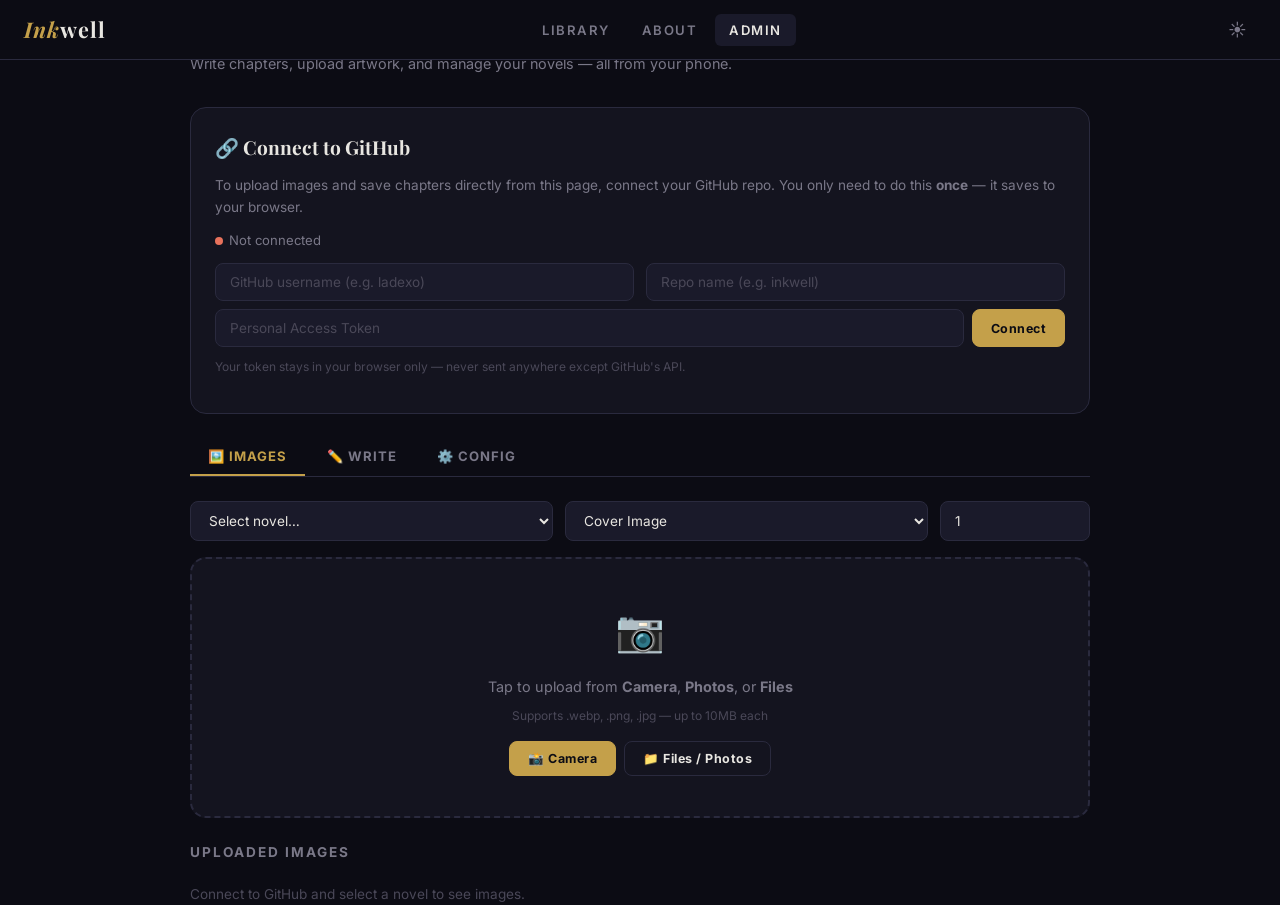
==== admin.html @ 023783b5 "Add files via upload" ====
<!DOCTYPE html>
<html lang="en" data-theme="dark">
<head>
  <meta charset="UTF-8">
  <meta name="viewport" content="width=device-width, initial-scale=1.0, viewport-fit=cover">
  <title>Admin — Inkwell</title>
  <link rel="stylesheet" href="styles.css">
  <style>
    /* ========== ADMIN PANEL STYLES ========== */
    .admin-wrap{padding:calc(var(--nav-height)+24px) 16px 80px;max-width:900px;margin:0 auto;}
    .admin-header{margin-bottom:32px;}
    .admin-header h1{font-family:var(--font-display);font-size:1.8rem;font-weight:700;margin-bottom:6px;}
    .admin-header p{color:var(--text-muted);font-size:.9rem;}

    /* Setup Card */
    .setup-card{background:var(--bg-card);border:1px solid var(--border);border-radius:var(--radius-lg);padding:24px;margin-bottom:24px;}
    .setup-card h2{font-family:var(--font-display);font-size:1.2rem;margin-bottom:12px;}
    .setup-card p{font-size:.85rem;color:var(--text-muted);line-height:1.6;margin-bottom:12px;}
    .setup-card code{background:var(--bg-surface);padding:2px 6px;border-radius:4px;font-size:.8rem;color:var(--primary);}
    .setup-row{display:flex;gap:8px;margin-top:12px;}
    .setup-input{flex:1;background:var(--bg-surface);border:1px solid var(--border);border-radius:8px;padding:10px 14px;color:var(--text);font-size:.85rem;font-family:var(--font-ui);}
    .setup-input::placeholder{color:var(--text-faint);}
    .status-dot{display:inline-block;width:8px;height:8px;border-radius:50%;margin-right:6px;}
    .status-dot.connected{background:var(--success);}
    .status-dot.disconnected{background:var(--accent);}

    /* Tabs */
    .admin-tabs{display:flex;gap:4px;margin-bottom:24px;border-bottom:1px solid var(--border);padding-bottom:0;}
    .admin-tab{padding:10px 18px;font-size:.82rem;font-weight:700;text-transform:uppercase;letter-spacing:1px;color:var(--text-muted);border-bottom:2px solid transparent;transition:all var(--transition);cursor:pointer;}
    .admin-tab:hover{color:var(--text);}
    .admin-tab.active{color:var(--primary);border-bottom-color:var(--primary);}
    .tab-panel{display:none;}
    .tab-panel.active{display:block;}

    /* Image Manager */
    .upload-zone{background:var(--bg-card);border:2px dashed var(--border);border-radius:var(--radius-lg);padding:40px 24px;text-align:center;cursor:pointer;transition:all var(--transition);margin-bottom:20px;}
    .upload-zone:hover,.upload-zone.dragover{border-color:var(--primary);background:var(--primary-glow);}
    .upload-zone-icon{font-size:2.5rem;margin-bottom:12px;}
    .upload-zone-text{font-size:.9rem;color:var(--text-muted);margin-bottom:8px;}
    .upload-zone-sub{font-size:.75rem;color:var(--text-faint);}
    .upload-actions{display:flex;gap:8px;justify-content:center;margin-top:16px;flex-wrap:wrap;}
    input[type="file"]{display:none;}

    /* Image Grid */
    .image-grid{display:grid;grid-template-columns:repeat(auto-fill,minmax(140px,1fr));gap:12px;margin-top:20px;}
    .image-thumb{position:relative;aspect-ratio:1;border-radius:var(--radius);overflow:hidden;border:1px solid var(--border);cursor:pointer;transition:all var(--transition);}
    .image-thumb:hover{border-color:var(--primary);transform:scale(1.02);}
    .image-thumb img{width:100%;height:100%;object-fit:cover;}
    .image-thumb-name{position:absolute;bottom:0;left:0;right:0;background:rgba(0,0,0,.7);padding:4px 8px;font-size:.65rem;color:#fff;white-space:nowrap;overflow:hidden;text-overflow:ellipsis;}
    .image-thumb-actions{position:absolute;top:6px;right:6px;display:flex;gap:4px;opacity:0;transition:opacity .2s;}
    .image-thumb:hover .image-thumb-actions{opacity:1;}
    .thumb-btn{width:26px;height:26px;border-radius:6px;background:rgba(0,0,0,.7);color:#fff;display:flex;align-items:center;justify-content:center;font-size:.7rem;backdrop-filter:blur(4px);}

    /* Chapter Editor */
    .editor-toolbar{display:flex;gap:6px;flex-wrap:wrap;padding:10px 14px;background:var(--bg-card);border:1px solid var(--border);border-radius:var(--radius) var(--radius) 0 0;border-bottom:none;}
    .ed-btn{padding:6px 10px;border-radius:6px;font-size:.78rem;font-weight:600;color:var(--text-muted);background:var(--bg-surface);border:1px solid transparent;transition:all var(--transition);}
    .ed-btn:hover{color:var(--text);border-color:var(--border);}
    .ed-btn.primary{color:var(--primary);}
    .ed-sep{width:1px;background:var(--border);margin:0 4px;}
    .editor-area{width:100%;min-height:400px;background:var(--bg-card);border:1px solid var(--border);border-radius:0 0 var(--radius) var(--radius);padding:20px;font-family:var(--font-body);font-size:1rem;line-height:1.8;color:var(--text-body);resize:vertical;outline:none;}
    .editor-area:focus{border-color:var(--primary);}
    .editor-meta{display:flex;gap:12px;margin-bottom:16px;flex-wrap:wrap;}
    .editor-meta input,.editor-meta select{background:var(--bg-surface);border:1px solid var(--border);border-radius:8px;padding:10px 14px;color:var(--text);font-size:.85rem;font-family:var(--font-ui);flex:1;min-width:150px;}
    .editor-meta input::placeholder{color:var(--text-faint);}
    .editor-actions{display:flex;gap:10px;margin-top:16px;flex-wrap:wrap;}

    /* Preview */
    .preview-frame{background:var(--bg-card);border:1px solid var(--border);border-radius:var(--radius-lg);padding:32px 24px;margin-top:20px;}
    .preview-frame .reader-content{font-family:var(--font-body);font-size:1.1rem;line-height:2;color:var(--text-body);}

    /* Config Editor */
    .config-editor{width:100%;min-height:300px;background:var(--bg-card);border:1px solid var(--border);border-radius:var(--radius);padding:16px;font-family:'Courier New',monospace;font-size:.82rem;line-height:1.6;color:var(--text-body);resize:vertical;outline:none;white-space:pre;overflow-x:auto;}
    .config-editor:focus{border-color:var(--primary);}

    /* Upload Progress */
    .upload-progress{background:var(--bg-surface);border-radius:8px;overflow:hidden;height:6px;margin-top:8px;}
    .upload-progress-fill{height:100%;background:linear-gradient(90deg,var(--primary),var(--secondary));transition:width .3s ease;border-radius:8px;}

    /* Copy code block */
    .code-snippet{position:relative;background:var(--bg-surface);border:1px solid var(--border);border-radius:var(--radius);padding:12px 16px;margin:8px 0;font-family:'Courier New',monospace;font-size:.78rem;color:var(--primary);overflow-x:auto;white-space:nowrap;}
    .code-snippet .copy-btn{position:absolute;top:6px;right:6px;font-size:.65rem;padding:3px 8px;background:var(--bg-elevated);color:var(--text-muted);border-radius:4px;}

    /* Notification */
    .notif{background:var(--primary-glow);border:1px solid var(--primary);border-radius:var(--radius);padding:12px 16px;font-size:.85rem;color:var(--primary);margin-bottom:16px;display:flex;align-items:center;gap:8px;}
    .notif.error{background:rgba(232,114,92,.1);border-color:var(--accent);color:var(--accent);}
    .notif.success{background:rgba(74,222,128,.1);border-color:var(--success);color:var(--success);}

    @media(max-width:600px){
      .admin-wrap{padding:calc(var(--nav-height)+16px) 12px 60px;}
      .editor-meta{flex-direction:column;}
      .editor-meta input,.editor-meta select{min-width:100%;}
      .upload-zone{padding:24px 16px;}
      .image-grid{grid-template-columns:repeat(auto-fill,minmax(100px,1fr));gap:8px;}
    }
  </style>
</head>
<body>

  <nav class="nav" id="mainNav">
    <div class="nav-brand"><a href="index.html" class="nav-logo"><em>Ink</em>well</a></div>
    <ul class="nav-links" id="navLinks">
      <li><a href="index.html">Library</a></li>
      <li><a href="about.html">About</a></li>
      <li><a href="admin.html" class="active">Admin</a></li>
    </ul>
    <div class="nav-actions">
      <button class="nav-btn" id="themeToggle" aria-label="Toggle theme">🌙</button>
      <button class="nav-btn nav-toggle" id="navToggle" aria-label="Menu">☰</button>
    </div>
  </nav>

  <div class="admin-wrap">
    <div class="admin-header">
      <h1>✍️ Admin Panel</h1>
      <p>Write chapters, upload artwork, and manage your novels — all from your phone.</p>
    </div>

    <!-- GitHub Connection -->
    <div class="setup-card" id="setupCard">
      <h2>🔗 Connect to GitHub</h2>
      <p>To upload images and save chapters directly from this page, connect your GitHub repo. You only need to do this <strong>once</strong> — it saves to your browser.</p>
      <div id="connectionStatus"></div>
      <div class="editor-meta" style="margin-top:12px;margin-bottom:0;">
        <input type="text" id="ghUser" placeholder="GitHub username (e.g. ladexo)" class="setup-input">
        <input type="text" id="ghRepo" placeholder="Repo name (e.g. inkwell)" class="setup-input">
      </div>
      <div class="setup-row" style="margin-top:8px;">
        <input type="password" id="ghToken" placeholder="Personal Access Token" class="setup-input">
        <button class="btn btn-primary btn-sm" id="connectBtn">Connect</button>
      </div>
      <p style="margin-top:10px;font-size:.75rem;color:var(--text-faint);">Your token stays in your browser only — never sent anywhere except GitHub's API.</p>
    </div>

    <!-- Tabs -->
    <div class="admin-tabs" id="adminTabs">
      <button class="admin-tab active" data-tab="images">🖼️ Images</button>
      <button class="admin-tab" data-tab="editor">✏️ Write</button>
      <button class="admin-tab" data-tab="config">⚙️ Config</button>
    </div>

    <!-- ============ IMAGES TAB ============ -->
    <div class="tab-panel active" id="tab-images">
      <div class="editor-meta">
        <select id="imgNovel">
          <option value="">Select novel…</option>
        </select>
        <select id="imgLocation">
          <option value="cover">Cover Image</option>
          <option value="chapter">Chapter Artwork</option>
        </select>
        <input type="number" id="imgChapter" placeholder="Chapter #" min="1" value="1" style="max-width:100px;">
      </div>

      <div class="upload-zone" id="uploadZone">
        <div class="upload-zone-icon">📷</div>
        <p class="upload-zone-text">Tap to upload from <strong>Camera</strong>, <strong>Photos</strong>, or <strong>Files</strong></p>
        <p class="upload-zone-sub">Supports .webp, .png, .jpg — up to 10MB each</p>
        <div class="upload-actions">
          <button class="btn btn-primary btn-sm" id="uploadCameraBtn">📸 Camera</button>
          <button class="btn btn-outline btn-sm" id="uploadFileBtn">📁 Files / Photos</button>
        </div>
        <input type="file" id="fileInput" accept="image/*" multiple>
        <input type="file" id="cameraInput" accept="image/*" capture="environment">
      </div>
      <div id="uploadStatus"></div>

      <h3 style="font-size:.85rem;font-weight:700;color:var(--text-muted);text-transform:uppercase;letter-spacing:2px;margin-top:24px;margin-bottom:12px;">Uploaded Images</h3>
      <div class="image-grid" id="imageGrid">
        <p style="color:var(--text-faint);font-size:.85rem;grid-column:1/-1;">Connect to GitHub and select a novel to see images.</p>
      </div>
    </div>

    <!-- ============ EDITOR TAB ============ -->
    <div class="tab-panel" id="tab-editor">
      <div class="editor-meta">
        <select id="edNovel"><option value="">Select novel…</option></select>
        <input type="number" id="edChapter" placeholder="Chapter #" min="1" value="1" style="max-width:100px;">
        <input type="text" id="edTitle" placeholder="Chapter title">
      </div>

      <div class="editor-toolbar">
        <button class="ed-btn" onclick="Admin.insertTag('p')" title="Paragraph">¶ P</button>
        <button class="ed-btn" onclick="Admin.insertTag('em')" title="Italic"><em>I</em></button>
        <button class="ed-btn" onclick="Admin.insertTag('strong')" title="Bold"><strong>B</strong></button>
        <button class="ed-btn" onclick="Admin.insertTag('h2')" title="Section heading">H2</button>
        <button class="ed-btn" onclick="Admin.insertTag('blockquote')" title="Quote">❝</button>
        <div class="ed-sep"></div>
        <button class="ed-btn" onclick="Admin.insertHr()" title="Scene break">— HR —</button>
        <button class="ed-btn primary" onclick="Admin.insertImage()" title="Insert artwork">🖼️ Art</button>
        <button class="ed-btn primary" onclick="Admin.insertFloatImage()" title="Float artwork">🖼️ Float</button>
        <div class="ed-sep"></div>
        <button class="ed-btn" onclick="Admin.previewChapter()" title="Preview">👁 Preview</button>
      </div>
      <textarea class="editor-area" id="editorArea" placeholder="Start writing your chapter here...

Use the toolbar buttons above to insert HTML tags.
Or write raw HTML if you prefer.

Tip: Click the 🖼️ Art button to insert an illustration placeholder."></textarea>

      <div class="editor-actions">
        <button class="btn btn-outline btn-sm" id="loadChapterBtn">📥 Load from GitHub</button>
        <button class="btn btn-primary btn-sm" id="saveChapterBtn">💾 Save to GitHub</button>
        <button class="btn btn-outline btn-sm" onclick="Admin.previewChapter()">👁 Preview</button>
      </div>

      <div id="editorStatus"></div>
      <div class="preview-frame hidden" id="previewFrame">
        <h3 style="font-family:var(--font-display);font-size:1.1rem;margin-bottom:16px;color:var(--primary);">Preview</h3>
        <div class="reader-content" id="previewContent"></div>
      </div>
    </div>

    <!-- ============ CONFIG TAB ============ -->
    <div class="tab-panel" id="tab-config">
      <p style="font-size:.85rem;color:var(--text-muted);margin-bottom:16px;">Edit your <code>config.js</code> directly. This controls all your novels, chapters, and site settings.</p>
      <div class="editor-actions" style="margin-bottom:12px;">
        <button class="btn btn-outline btn-sm" id="loadConfigBtn">📥 Load from GitHub</button>
        <button class="btn btn-primary btn-sm" id="saveConfigBtn">💾 Save to GitHub</button>
      </div>
      <textarea class="config-editor" id="configEditor" placeholder="Click 'Load from GitHub' to fetch your config.js..."></textarea>
      <div id="configStatus"></div>
    </div>
  </div>

  <div class="toast-wrap" id="toastWrap"></div>

  <script src="config.js"></script>
  <script src="app.js"></script>
  <script>
  /* ============================================================
     ADMIN PANEL ENGINE
     ============================================================ */
  const Admin = (() => {

    const GH_KEY = 'inkwell-gh';

    /* ── GitHub Connection ── */
    function getGH() {
      try { return JSON.parse(localStorage.getItem(GH_KEY)) || {}; } catch { return {}; }
    }
    function saveGH(data) { localStorage.setItem(GH_KEY, JSON.stringify(data)); }
    function isConnected() { const g = getGH(); return g.user && g.repo && g.token; }

    async function ghAPI(path, opts = {}) {
      const g = getGH();
      const url = 'https://api.github.com/repos/' + g.user + '/' + g.repo + '/contents/' + path;
      const headers = {
        'Authorization': 'Bearer ' + g.token,
        'Accept': 'application/vnd.github.v3+json',
        ...opts.headers
      };
      const res = await fetch(url, { ...opts, headers });
      return res;
    }

    function initConnection() {
      const btn = document.getElementById('connectBtn');
      const statusEl = document.getElementById('connectionStatus');

      // Restore saved values
      const saved = getGH();
      if (saved.user) document.getElementById('ghUser').value = saved.user;
      if (saved.repo) document.getElementById('ghRepo').value = saved.repo;
      if (saved.token) document.getElementById('ghToken').value = saved.token;

      updateStatus();

      btn.addEventListener('click', async () => {
        const user = document.getElementById('ghUser').value.trim();
        const repo = document.getElementById('ghRepo').value.trim();
        const token = document.getElementById('ghToken').value.trim();

        if (!user || !repo || !token) {
          statusEl.innerHTML = '<div class="notif error">Please fill in all three fields.</div>';
          return;
        }

        saveGH({ user, repo, token });
        btn.textContent = 'Testing…';

        try {
          const res = await ghAPI('');
          if (res.ok) {
            statusEl.innerHTML = '<div class="notif success">✅ Connected to <strong>' + user + '/' + repo + '</strong></div>';
            updateStatus();
            populateNovelSelects();
          } else if (res.status === 401) {
            statusEl.innerHTML = '<div class="notif error">❌ Invalid token. Check your Personal Access Token.</div>';
          } else if (res.status === 404) {
            statusEl.innerHTML = '<div class="notif error">❌ Repo not found. Check username and repo name.</div>';
          } else {
            statusEl.innerHTML = '<div class="notif error">❌ Connection failed (HTTP ' + res.status + ')</div>';
          }
        } catch (e) {
          statusEl.innerHTML = '<div class="notif error">❌ Network error — check your connection.</div>';
        }
        btn.textContent = 'Connect';
      });
    }

    function updateStatus() {
      const statusEl = document.getElementById('connectionStatus');
      if (isConnected()) {
        const g = getGH();
        statusEl.innerHTML = '<p style="font-size:.82rem;"><span class="status-dot connected"></span>Connected to <strong>' + g.user + '/' + g.repo + '</strong></p>';
      } else {
        statusEl.innerHTML = '<p style="font-size:.82rem;"><span class="status-dot disconnected"></span>Not connected</p>';
      }
    }

    /* ── Populate novel selects ── */
    function populateNovelSelects() {
      const selects = [document.getElementById('imgNovel'), document.getElementById('edNovel')];
      selects.forEach(sel => {
        if (!sel) return;
        const val = sel.value;
        sel.innerHTML = '<option value="">Select novel…</option>';
        CONFIG.novels.forEach(n => {
          const opt = document.createElement('option');
          opt.value = n.id;
          opt.textContent = n.title;
          sel.appendChild(opt);
        });
        sel.value = val;
      });
    }

    /* ── Tabs ── */
    function initTabs() {
      const tabs = document.querySelectorAll('.admin-tab');
      tabs.forEach(tab => {
        tab.addEventListener('click', () => {
          tabs.forEach(t => t.classList.remove('active'));
          document.querySelectorAll('.tab-panel').forEach(p => p.classList.remove('active'));
          tab.classList.add('active');
          document.getElementById('tab-' + tab.dataset.tab).classList.add('active');
        });
      });
    }

    /* ── Image Upload ── */
    function initImageUpload() {
      const zone = document.getElementById('uploadZone');
      const fileInput = document.getElementById('fileInput');
      const cameraInput = document.getElementById('cameraInput');
      const cameraBtn = document.getElementById('uploadCameraBtn');
      const fileBtn = document.getElementById('uploadFileBtn');

      cameraBtn.addEventListener('click', (e) => { e.stopPropagation(); cameraInput.click(); });
      fileBtn.addEventListener('click', (e) => { e.stopPropagation(); fileInput.click(); });
      zone.addEventListener('click', () => fileInput.click());

      // Drag & drop
      zone.addEventListener('dragover', (e) => { e.preventDefault(); zone.classList.add('dragover'); });
      zone.addEventListener('dragleave', () => zone.classList.remove('dragover'));
      zone.addEventListener('drop', (e) => {
        e.preventDefault(); zone.classList.remove('dragover');
        handleFiles(e.dataTransfer.files);
      });

      fileInput.addEventListener('change', () => handleFiles(fileInput.files));
      cameraInput.addEventListener('change', () => handleFiles(cameraInput.files));
    }

    async function handleFiles(files) {
      if (!isConnected()) {
        showStatus('uploadStatus', 'Connect to GitHub first.', 'error');
        return;
      }
      const novelId = document.getElementById('imgNovel').value;
      if (!novelId) {
        showStatus('uploadStatus', 'Select a novel first.', 'error');
        return;
      }

      const location = document.getElementById('imgLocation').value;
      const chNum = document.getElementById('imgChapter').value;

      for (const file of files) {
        if (!file.type.startsWith('image/')) continue;

        let path;
        if (location === 'cover') {
          const ext = file.name.split('.').pop() || 'webp';
          path = 'images/' + novelId + '/cover.' + ext;
        } else {
          path = 'chapters/' + novelId + '/' + file.name;
        }

        showStatus('uploadStatus', '⬆️ Uploading <strong>' + file.name + '</strong>…', 'info');

        try {
          // Read file as base64
          const base64 = await fileToBase64(file);

          // Check if file exists (to get SHA for update)
          let sha = null;
          try {
            const checkRes = await ghAPI(path);
            if (checkRes.ok) {
              const checkData = await checkRes.json();
              sha = checkData.sha;
            }
          } catch {}

          // Upload via GitHub API
          const body = {
            message: 'Upload ' + file.name + ' via Inkwell Admin',
            content: base64
          };
          if (sha) body.sha = sha;

          const res = await ghAPI(path, {
            method: 'PUT',
            body: JSON.stringify(body)
          });

          if (res.ok) {
            showStatus('uploadStatus', '✅ <strong>' + file.name + '</strong> uploaded successfully!', 'success');
            App.toast('✅ ' + file.name + ' uploaded!', 'success');
            // Refresh image grid
            if (location === 'chapter') loadImages();
          } else {
            const err = await res.json();
            showStatus('uploadStatus', '❌ Failed: ' + (err.message || 'Unknown error'), 'error');
          }
        } catch (e) {
          showStatus('uploadStatus', '❌ Upload failed: ' + e.message, 'error');
        }
      }
    }

    function fileToBase64(file) {
      return new Promise((resolve, reject) => {
        const reader = new FileReader();
        reader.onload = () => {
          const result = reader.result;
          // Remove the data:image/...;base64, prefix
          const base64 = result.split(',')[1];
          resolve(base64);
        };
        reader.onerror = reject;
        reader.readAsDataURL(file);
      });
    }

    async function loadImages() {
      const grid = document.getElementById('imageGrid');
      const novelId = document.getElementById('imgNovel').value;
      if (!novelId || !isConnected()) {
        grid.innerHTML = '<p style="color:var(--text-faint);font-size:.85rem;grid-column:1/-1;">Select a novel and connect to GitHub.</p>';
        return;
      }

      grid.innerHTML = '<p style="color:var(--text-faint);font-size:.85rem;grid-column:1/-1;">Loading…</p>';

      try {
        // Check chapters folder
        const res = await ghAPI('chapters/' + novelId);
        if (!res.ok) {
          grid.innerHTML = '<p style="color:var(--text-faint);font-size:.85rem;grid-column:1/-1;">No images uploaded yet.</p>';
          return;
        }

        const files = await res.json();
        const images = Array.isArray(files) ? files.filter(f => /\.(webp|png|jpg|jpeg|gif)$/i.test(f.name)) : [];

        // Also check cover
        let coverUrl = null;
        try {
          const coverRes = await ghAPI('images/' + novelId);
          if (coverRes.ok) {
            const coverFiles = await coverRes.json();
            const cover = Array.isArray(coverFiles) ? coverFiles.find(f => f.name.startsWith('cover')) : null;
            if (cover) coverUrl = cover.download_url;
          }
        } catch {}

        if (images.length === 0 && !coverUrl) {
          grid.innerHTML = '<p style="color:var(--text-faint);font-size:.85rem;grid-column:1/-1;">No images found. Upload some artwork!</p>';
          return;
        }

        grid.innerHTML = '';

        // Show cover
        if (coverUrl) {
          const thumb = document.createElement('div');
          thumb.className = 'image-thumb';
          thumb.innerHTML = '<img src="' + coverUrl + '" alt="Cover">' +
            '<span class="image-thumb-name">📕 cover</span>';
          thumb.addEventListener('click', () => window.open(coverUrl, '_blank'));
          grid.appendChild(thumb);
        }

        // Show chapter images
        images.forEach(img => {
          const thumb = document.createElement('div');
          thumb.className = 'image-thumb';
          thumb.innerHTML = '<img src="' + img.download_url + '" alt="' + img.name + '">' +
            '<span class="image-thumb-name">' + img.name + '</span>' +
            '<div class="image-thumb-actions">' +
              '<button class="thumb-btn" title="Copy filename" onclick="Admin.copyImgName(\'' + img.name + '\')">📋</button>' +
            '</div>';
          thumb.addEventListener('click', () => window.open(img.download_url, '_blank'));
          grid.appendChild(thumb);
        });
      } catch (e) {
        grid.innerHTML = '<p style="color:var(--text-faint);font-size:.85rem;grid-column:1/-1;">Error loading images.</p>';
      }
    }

    function copyImgName(name) {
      const tag = '<figure class="illustration">\n  <img src="' + name + '" alt="Description">\n  <figcaption>Description</figcaption>\n</figure>';
      navigator.clipboard.writeText(tag).then(() => App.toast('📋 Image tag copied!', 'success'));
    }

    /* ── Chapter Editor ── */
    function initEditor() {
      const loadBtn = document.getElementById('loadChapterBtn');
      const saveBtn = document.getElementById('saveChapterBtn');

      loadBtn.addEventListener('click', loadChapter);
      saveBtn.addEventListener('click', saveChapter);
    }

    async function loadChapter() {
      const novelId = document.getElementById('edNovel').value;
      const chNum = document.getElementById('edChapter').value;
      if (!novelId || !chNum || !isConnected()) {
        showStatus('editorStatus', 'Select a novel, enter chapter number, and connect first.', 'error');
        return;
      }

      showStatus('editorStatus', '📥 Loading chapter…', 'info');
      try {
        const res = await ghAPI('chapters/' + novelId + '/ch' + chNum + '.html');
        if (res.ok) {
          const data = await res.json();
          const content = atob(data.content);
          document.getElementById('editorArea').value = content;
          showStatus('editorStatus', '✅ Chapter loaded!', 'success');
        } else if (res.status === 404) {
          showStatus('editorStatus', 'Chapter file not found — start writing a new one!', 'info');
          document.getElementById('editorArea').value = '';
        } else {
          showStatus('editorStatus', '❌ Failed to load (HTTP ' + res.status + ')', 'error');
        }
      } catch (e) {
        showStatus('editorStatus', '❌ Error: ' + e.message, 'error');
      }
    }

    async function saveChapter() {
      const novelId = document.getElementById('edNovel').value;
      const chNum = document.getElementById('edChapter').value;
      const content = document.getElementById('editorArea').value;

      if (!novelId || !chNum || !isConnected()) {
        showStatus('editorStatus', 'Select a novel, enter chapter number, and connect first.', 'error');
        return;
      }
      if (!content.trim()) {
        showStatus('editorStatus', 'Nothing to save — write something first!', 'error');
        return;
      }

      showStatus('editorStatus', '💾 Saving…', 'info');

      const path = 'chapters/' + novelId + '/ch' + chNum + '.html';

      try {
        // Check if exists
        let sha = null;
        try {
          const checkRes = await ghAPI(path);
          if (checkRes.ok) {
            const checkData = await checkRes.json();
            sha = checkData.sha;
          }
        } catch {}

        const body = {
          message: 'Update Ch' + chNum + ' via Inkwell Admin',
          content: btoa(unescape(encodeURIComponent(content)))
        };
        if (sha) body.sha = sha;

        const res = await ghAPI(path, {
          method: 'PUT',
          body: JSON.stringify(body)
        });

        if (res.ok) {
          showStatus('editorStatus', '✅ Chapter saved to GitHub! Your site will update in ~1 minute.', 'success');
          App.toast('✅ Chapter saved!', 'success');
        } else {
          const err = await res.json();
          showStatus('editorStatus', '❌ Save failed: ' + (err.message || 'Unknown error'), 'error');
        }
      } catch (e) {
        showStatus('editorStatus', '❌ Error: ' + e.message, 'error');
      }
    }

    /* ── Toolbar helpers ── */
    function insertTag(tag) {
      const area = document.getElementById('editorArea');
      const start = area.selectionStart;
      const end = area.selectionEnd;
      const selected = area.value.substring(start, end);
      const text = selected || 'Your text here';
      const insert = '<' + tag + '>' + text + '</' + tag + '>\n\n';
      area.value = area.value.substring(0, start) + insert + area.value.substring(end);
      area.focus();
      area.selectionStart = area.selectionEnd = start + insert.length;
    }

    function insertHr() {
      const area = document.getElementById('editorArea');
      const pos = area.selectionStart;
      const insert = '\n<hr>\n\n';
      area.value = area.value.substring(0, pos) + insert + area.value.substring(pos);
      area.focus();
    }

    function insertImage() {
      const area = document.getElementById('editorArea');
      const pos = area.selectionStart;
      const insert = '\n<figure class="illustration">\n  <img src="YOUR-IMAGE-FILE.webp" alt="Scene description">\n  <figcaption>Scene description</figcaption>\n</figure>\n\n';
      area.value = area.value.substring(0, pos) + insert + area.value.substring(pos);
      area.focus();
    }

    function insertFloatImage() {
      const area = document.getElementById('editorArea');
      const pos = area.selectionStart;
      const insert = '\n<figure class="illustration float-right">\n  <img src="YOUR-IMAGE-FILE.webp" alt="Description">\n</figure>\n';
      area.value = area.value.substring(0, pos) + insert + area.value.substring(pos);
      area.focus();
    }

    function previewChapter() {
      const content = document.getElementById('editorArea').value;
      const frame = document.getElementById('previewFrame');
      const preview = document.getElementById('previewContent');
      frame.classList.remove('hidden');
      preview.innerHTML = content || '<p style="color:var(--text-muted);text-indent:0;">Nothing to preview yet.</p>';
      frame.scrollIntoView({ behavior: 'smooth' });
    }

    /* ── Config Editor ── */
    function initConfig() {
      document.getElementById('loadConfigBtn').addEventListener('click', async () => {
        if (!isConnected()) { showStatus('configStatus', 'Connect to GitHub first.', 'error'); return; }
        showStatus('configStatus', '📥 Loading config.js…', 'info');
        try {
          const res = await ghAPI('config.js');
          if (res.ok) {
            const data = await res.json();
            document.getElementById('configEditor').value = atob(data.content);
            showStatus('configStatus', '✅ Config loaded!', 'success');
          } else {
            showStatus('configStatus', '❌ config.js not found.', 'error');
          }
        } catch (e) {
          showStatus('configStatus', '❌ Error: ' + e.message, 'error');
        }
      });

      document.getElementById('saveConfigBtn').addEventListener('click', async () => {
        const content = document.getElementById('configEditor').value;
        if (!isConnected() || !content.trim()) return;

        showStatus('configStatus', '💾 Saving…', 'info');
        try {
          let sha = null;
          try {
            const checkRes = await ghAPI('config.js');
            if (checkRes.ok) sha = (await checkRes.json()).sha;
          } catch {}

          const body = {
            message: 'Update config via Inkwell Admin',
            content: btoa(unescape(encodeURIComponent(content)))
          };
          if (sha) body.sha = sha;

          const res = await ghAPI('config.js', { method: 'PUT', body: JSON.stringify(body) });
          if (res.ok) {
            showStatus('configStatus', '✅ Config saved!', 'success');
            App.toast('✅ Config saved!', 'success');
          } else {
            const err = await res.json();
            showStatus('configStatus', '❌ Failed: ' + (err.message || ''), 'error');
          }
        } catch (e) {
          showStatus('configStatus', '❌ Error: ' + e.message, 'error');
        }
      });
    }

    /* ── Helpers ── */
    function showStatus(id, msg, type) {
      const el = document.getElementById(id);
      if (!el) return;
      el.innerHTML = '<div class="notif ' + type + '">' + msg + '</div>';
      if (type === 'success' || type === 'info') {
        setTimeout(() => { if (el.querySelector('.notif')) el.innerHTML = ''; }, 5000);
      }
    }

    /* ── Init ── */
    function init() {
      initConnection();
      initTabs();
      initImageUpload();
      initEditor();
      initConfig();
      populateNovelSelects();

      // Auto-load images when novel changes
      document.getElementById('imgNovel').addEventListener('change', loadImages);
    }

    return { init, insertTag, insertHr, insertImage, insertFloatImage, previewChapter, copyImgName };
  })();

  document.addEventListener('DOMContentLoaded', () => {
    App.init();
    Admin.init();
  });
  </script>
</body>
</html>
---- styles.css ----
/* ============================================================
   INKWELL — Premium Light Novel Platform
   A $1,500+ quality reading experience
   ============================================================ */
@import url('https://fonts.googleapis.com/css2?family=Cormorant+Garamond:ital,wght@0,400;0,500;0,600;0,700;1,400;1,500&family=Inter:wght@400;500;600;700;800;900&family=Lora:ital,wght@0,400;0,500;0,600;0,700;1,400;1,500&family=Playfair+Display:ital,wght@0,400;0,700;0,900;1,400&family=Source+Sans+3:wght@400;600;700&display=swap');

/* ========== DESIGN TOKENS ========== */
:root {
  /* Reading Themes */
  --bg:           #0c0c14;
  --bg-card:      #14141f;
  --bg-surface:   #1a1a2a;
  --bg-elevated:  #22223a;
  --text:         #e8e6e1;
  --text-body:    #ccc8c0;
  --text-muted:   #7a7888;
  --text-faint:   #4a4858;
  --border:       #2a2a3e;
  --border-light: #1e1e30;

  /* Accents */
  --primary:      #c4a04a;
  --primary-glow: rgba(196,160,74,.15);
  --secondary:    #7b68ee;
  --accent:       #e8725c;
  --success:      #4ade80;
  --info:         #60a5fa;

  /* Typography */
  --font-display:  'Playfair Display', serif;
  --font-heading:  'Cormorant Garamond', serif;
  --font-body:     'Lora', serif;
  --font-ui:       'Inter', sans-serif;
  --font-sans:     'Source Sans 3', sans-serif;

  /* Reading defaults */
  --read-font-size: 1.15rem;
  --read-line-height: 2;
  --read-max-width: 680px;
  --read-letter-spacing: 0.01em;

  /* Layout */
  --nav-height:    60px;
  --radius:        10px;
  --radius-lg:     16px;
  --transition:    .25s cubic-bezier(.4,0,.2,1);
  --shadow:        0 2px 20px rgba(0,0,0,.3);
  --shadow-lg:     0 8px 40px rgba(0,0,0,.4);
}

/* ── Light Theme ── */
[data-theme="light"] {
  --bg:           #faf8f5;
  --bg-card:      #ffffff;
  --bg-surface:   #f2efe9;
  --bg-elevated:  #e8e4dc;
  --text:         #1a1a1a;
  --text-body:    #333;
  --text-muted:   #888;
  --text-faint:   #bbb;
  --border:       #e0dcd4;
  --border-light: #eae6de;
  --shadow:       0 2px 20px rgba(0,0,0,.08);
  --shadow-lg:    0 8px 40px rgba(0,0,0,.1);
}

/* ── Sepia Theme ── */
[data-theme="sepia"] {
  --bg:           #f4ecd8;
  --bg-card:      #faf3e0;
  --bg-surface:   #ece3cc;
  --bg-elevated:  #e0d5ba;
  --text:         #3b2f1e;
  --text-body:    #5a4a32;
  --text-muted:   #8a7a62;
  --text-faint:   #b8a888;
  --border:       #d8ccb0;
  --border-light: #e2d6bc;
  --primary:      #8b6914;
  --shadow:       0 2px 20px rgba(60,40,10,.1);
  --shadow-lg:    0 8px 40px rgba(60,40,10,.12);
}

/* ========== RESET ========== */
*,*::before,*::after{margin:0;padding:0;box-sizing:border-box;}
html{scroll-behavior:smooth;-webkit-text-size-adjust:100%;}
body{font-family:var(--font-ui);background:var(--bg);color:var(--text);line-height:1.6;overflow-x:hidden;min-height:100vh;transition:background .4s ease,color .4s ease;}
a{color:var(--primary);text-decoration:none;transition:all var(--transition);}
a:hover{color:var(--secondary);}
img{max-width:100%;height:auto;display:block;}
button{cursor:pointer;font-family:var(--font-ui);border:none;background:none;}

/* ========== NAVIGATION ========== */
.nav{position:fixed;top:0;left:0;right:0;height:var(--nav-height);background:var(--bg);border-bottom:1px solid var(--border);display:flex;align-items:center;justify-content:space-between;padding:0 24px;z-index:1000;transition:background .4s ease,border .4s ease;}
.nav.scrolled{box-shadow:var(--shadow);}
.nav-brand{display:flex;align-items:center;gap:10px;}
.nav-logo{font-family:var(--font-display);font-size:1.35rem;color:var(--text);font-weight:700;letter-spacing:1px;}
.nav-logo em{font-style:italic;color:var(--primary);}
.nav-links{display:flex;gap:4px;align-items:center;list-style:none;}
.nav-links a{color:var(--text-muted);font-size:.82rem;font-weight:600;text-transform:uppercase;letter-spacing:1.5px;padding:8px 14px;border-radius:6px;transition:all var(--transition);}
.nav-links a:hover,.nav-links a.active{color:var(--text);background:var(--bg-surface);}
.nav-actions{display:flex;align-items:center;gap:6px;}
.nav-btn{width:38px;height:38px;border-radius:8px;display:flex;align-items:center;justify-content:center;color:var(--text-muted);font-size:1.1rem;transition:all var(--transition);}
.nav-btn:hover{background:var(--bg-surface);color:var(--text);}
.nav-toggle{display:none;font-size:1.3rem;}

/* ========== HERO ========== */
.hero{min-height:70vh;display:flex;flex-direction:column;align-items:center;justify-content:center;text-align:center;padding:calc(var(--nav-height)+60px) 24px 60px;position:relative;}
.hero::before{content:'';position:absolute;top:0;left:0;right:0;height:100%;background:radial-gradient(ellipse at 50% 0%,var(--primary-glow) 0%,transparent 70%);pointer-events:none;}
.hero-badge{font-family:var(--font-ui);font-size:.7rem;font-weight:700;text-transform:uppercase;letter-spacing:4px;color:var(--primary);margin-bottom:24px;animation:fadeUp .8s ease;}
.hero-title{font-family:var(--font-display);font-size:clamp(2.8rem,8vw,5.5rem);font-weight:900;line-height:1.05;letter-spacing:-1px;margin-bottom:20px;animation:fadeUp .8s ease .1s both;}
.hero-title em{font-style:italic;color:var(--primary);}
.hero-sub{font-family:var(--font-body);font-size:clamp(1rem,2vw,1.2rem);color:var(--text-muted);max-width:520px;line-height:1.7;margin-bottom:36px;animation:fadeUp .8s ease .2s both;}
.hero-actions{display:flex;gap:14px;flex-wrap:wrap;justify-content:center;animation:fadeUp .8s ease .3s both;}
.hero-stats{display:flex;gap:32px;margin-top:48px;animation:fadeUp .8s ease .4s both;}
.hero-stat{text-align:center;}
.hero-stat-num{font-family:var(--font-display);font-size:1.8rem;font-weight:700;color:var(--primary);}
.hero-stat-label{font-size:.72rem;text-transform:uppercase;letter-spacing:2px;color:var(--text-muted);margin-top:4px;}

/* ========== BUTTONS ========== */
.btn{display:inline-flex;align-items:center;gap:8px;font-family:var(--font-ui);font-weight:700;font-size:.85rem;letter-spacing:.5px;padding:13px 28px;border-radius:8px;transition:all var(--transition);text-decoration:none;border:1px solid transparent;}
.btn-primary{background:var(--primary);color:#0c0c14;border-color:var(--primary);}
.btn-primary:hover{background:transparent;color:var(--primary);}
.btn-outline{background:transparent;color:var(--text);border-color:var(--border);}
.btn-outline:hover{border-color:var(--primary);color:var(--primary);}
.btn-sm{font-size:.78rem;padding:9px 18px;}
.btn-ghost{color:var(--text-muted);padding:8px 14px;}
.btn-ghost:hover{color:var(--primary);background:var(--primary-glow);}

/* ========== SECTIONS ========== */
.section{padding:60px 24px;max-width:1100px;margin:0 auto;}
.section-header{margin-bottom:40px;}
.section-label{font-size:.7rem;font-weight:700;text-transform:uppercase;letter-spacing:3px;color:var(--primary);margin-bottom:8px;}
.section-title{font-family:var(--font-display);font-size:clamp(1.6rem,3.5vw,2.2rem);font-weight:700;letter-spacing:-.5px;}

/* ========== NOVEL CARDS (Library) ========== */
.novel-grid{display:grid;grid-template-columns:repeat(auto-fill,minmax(280px,1fr));gap:24px;}
.novel-card{background:var(--bg-card);border:1px solid var(--border);border-radius:var(--radius-lg);overflow:hidden;transition:all var(--transition);cursor:pointer;position:relative;}
.novel-card:hover{transform:translateY(-4px);box-shadow:var(--shadow-lg);border-color:var(--primary);}
.novel-card-cover{position:relative;aspect-ratio:16/9;overflow:hidden;background:var(--bg-surface);}
.novel-card-cover img{width:100%;height:100%;object-fit:cover;transition:transform .5s ease;}
.novel-card:hover .novel-card-cover img{transform:scale(1.05);}
.novel-card-cover .placeholder-cover{display:flex;align-items:center;justify-content:center;height:100%;font-family:var(--font-display);font-size:2rem;color:var(--text-faint);}
.novel-card-type{position:absolute;top:12px;left:12px;font-size:.65rem;font-weight:700;text-transform:uppercase;letter-spacing:1px;padding:4px 10px;border-radius:4px;background:rgba(12,12,20,.8);color:var(--primary);backdrop-filter:blur(8px);}
.novel-card-body{padding:18px;}
.novel-card-title{font-family:var(--font-display);font-size:1.15rem;font-weight:700;margin-bottom:6px;line-height:1.3;}
.novel-card-desc{font-size:.85rem;color:var(--text-muted);line-height:1.5;display:-webkit-box;-webkit-line-clamp:2;-webkit-box-orient:vertical;overflow:hidden;margin-bottom:12px;}
.novel-card-meta{display:flex;justify-content:space-between;align-items:center;font-size:.75rem;color:var(--text-faint);}
.novel-card-tags{display:flex;gap:6px;flex-wrap:wrap;}
.tag{font-size:.65rem;font-weight:600;padding:3px 8px;border-radius:4px;background:var(--bg-surface);color:var(--text-muted);}
.status-ongoing{color:var(--success);}
.status-completed{color:var(--primary);}
.status-hiatus{color:var(--text-muted);}

/* ========== NOVEL DETAIL PAGE ========== */
.novel-hero{padding:calc(var(--nav-height)+40px) 24px 0;position:relative;}
.novel-hero::before{content:'';position:absolute;top:0;left:0;right:0;height:360px;background:linear-gradient(180deg,var(--primary-glow),transparent);pointer-events:none;}
.novel-hero-inner{max-width:900px;margin:0 auto;display:flex;gap:32px;align-items:flex-start;position:relative;z-index:1;}
.novel-cover-wrap{flex-shrink:0;width:180px;}
.novel-cover{width:180px;aspect-ratio:2/3;background:var(--bg-surface);border-radius:var(--radius);overflow:hidden;box-shadow:var(--shadow-lg);border:1px solid var(--border);}
.novel-cover img{width:100%;height:100%;object-fit:cover;}
.novel-cover .placeholder-cover{display:flex;align-items:center;justify-content:center;height:100%;font-family:var(--font-display);font-size:2.5rem;color:var(--text-faint);}
.novel-detail{flex:1;min-width:0;padding-top:12px;}
.novel-type-badge{display:inline-block;font-size:.65rem;font-weight:700;text-transform:uppercase;letter-spacing:2px;color:var(--primary);background:var(--primary-glow);padding:5px 12px;border-radius:4px;margin-bottom:12px;}
.novel-title{font-family:var(--font-display);font-size:clamp(1.6rem,4vw,2.4rem);font-weight:700;line-height:1.2;margin-bottom:12px;}
.novel-author{font-size:.85rem;color:var(--text-muted);margin-bottom:16px;}
.novel-author strong{color:var(--text);font-weight:600;}
.novel-synopsis{font-family:var(--font-body);font-size:.95rem;color:var(--text-muted);line-height:1.8;margin-bottom:20px;}
.novel-info{display:flex;gap:24px;flex-wrap:wrap;margin-bottom:20px;}
.novel-info-item{text-align:center;}
.novel-info-num{font-family:var(--font-display);font-size:1.3rem;font-weight:700;color:var(--text);}
.novel-info-label{font-size:.65rem;text-transform:uppercase;letter-spacing:1.5px;color:var(--text-muted);margin-top:2px;}
.novel-tags{display:flex;gap:6px;flex-wrap:wrap;margin-bottom:20px;}
.novel-actions{display:flex;gap:10px;flex-wrap:wrap;}

/* ========== CHAPTER LIST ========== */
.chapter-section{max-width:900px;margin:0 auto;padding:40px 24px 80px;}
.chapter-list{display:flex;flex-direction:column;gap:4px;}
.ch-row{display:flex;align-items:center;gap:14px;padding:14px 18px;border-radius:var(--radius);transition:all var(--transition);cursor:pointer;border:1px solid transparent;}
.ch-row:hover{background:var(--bg-card);border-color:var(--border);}
.ch-row.locked{opacity:.45;cursor:default;}
.ch-row.locked:hover{background:transparent;border-color:transparent;}
.ch-num{font-family:var(--font-display);font-size:1rem;font-weight:700;color:var(--primary);min-width:28px;}
.ch-info{flex:1;min-width:0;}
.ch-title{font-weight:600;font-size:.9rem;line-height:1.3;}
.ch-sub{font-size:.78rem;color:var(--text-muted);margin-top:2px;}
.ch-meta{font-size:.72rem;color:var(--text-faint);white-space:nowrap;display:flex;align-items:center;gap:12px;}
.ch-meta .dot{width:3px;height:3px;border-radius:50%;background:var(--text-faint);}
.ch-badge{font-size:.62rem;font-weight:700;text-transform:uppercase;letter-spacing:1px;color:var(--secondary);background:rgba(123,104,238,.1);padding:3px 8px;border-radius:4px;}
.ch-progress{width:40px;height:3px;border-radius:2px;background:var(--bg-surface);overflow:hidden;}
.ch-progress-fill{height:100%;background:var(--primary);border-radius:2px;}

/* ========== READER — The Crown Jewel ========== */
.reader-wrap{min-height:100vh;padding-top:var(--nav-height);}

/* Reader Toolbar */
.reader-bar{position:sticky;top:var(--nav-height);z-index:50;background:var(--bg);border-bottom:1px solid var(--border);padding:0 24px;display:flex;align-items:center;justify-content:space-between;height:48px;transition:all .4s ease;}
.reader-bar-left{display:flex;align-items:center;gap:12px;overflow:hidden;min-width:0;}
.reader-bar-left a{color:var(--text-muted);font-size:1.1rem;flex-shrink:0;}
.reader-bar-title{font-weight:600;font-size:.85rem;white-space:nowrap;overflow:hidden;text-overflow:ellipsis;}
.reader-bar-right{display:flex;align-items:center;gap:4px;flex-shrink:0;}
.reader-bar-right .nav-btn{width:34px;height:34px;font-size:.9rem;}
.reader-pg{font-size:.75rem;color:var(--text-muted);font-weight:600;margin-right:8px;white-space:nowrap;}

/* Reading Progress */
.read-progress{height:3px;background:var(--bg-surface);position:sticky;top:calc(var(--nav-height) + 48px);z-index:49;}
.read-progress-fill{height:100%;background:linear-gradient(90deg,var(--primary),var(--secondary));transition:width .25s ease;border-radius:0 2px 2px 0;}

/* Reading Content */
.reader-body{max-width:var(--read-max-width);margin:0 auto;padding:48px 24px 80px;animation:fadeUp .5s ease;}

/* -- Chapter Header -- */
.ch-header{text-align:center;margin-bottom:48px;padding-bottom:32px;border-bottom:1px solid var(--border);}
.ch-header-num{font-size:.7rem;font-weight:700;text-transform:uppercase;letter-spacing:4px;color:var(--primary);margin-bottom:12px;}
.ch-header-title{font-family:var(--font-display);font-size:clamp(1.6rem,4vw,2.4rem);font-weight:700;line-height:1.2;margin-bottom:12px;}
.ch-header-meta{font-size:.78rem;color:var(--text-muted);display:flex;gap:16px;justify-content:center;flex-wrap:wrap;}

/* -- Body Typography -- */
.reader-content{font-family:var(--font-body);font-size:var(--read-font-size);line-height:var(--read-line-height);color:var(--text-body);letter-spacing:var(--read-letter-spacing);transition:font-size .2s ease;}
.reader-content p{margin-bottom:1.3em;text-indent:1.5em;word-wrap:break-word;overflow-wrap:break-word;}
.reader-content p:first-of-type,
.reader-content hr+p,
.reader-content h2+p,
.reader-content h3+p,
.reader-content .illustration+p,
.reader-content blockquote+p{text-indent:0;}
.reader-content p:first-of-type::first-letter{font-family:var(--font-display);font-size:3.2em;float:left;line-height:.85;margin:4px 10px 0 0;color:var(--primary);font-weight:700;}
.reader-content h2{font-family:var(--font-display);font-size:1.6rem;font-weight:700;margin:48px 0 20px;color:var(--text);text-align:center;letter-spacing:1px;}
.reader-content h3{font-family:var(--font-heading);font-size:1.25rem;font-weight:600;margin:36px 0 16px;color:var(--primary);font-style:italic;}
.reader-content em{color:var(--secondary);font-style:italic;}
.reader-content strong{font-weight:700;color:var(--text);}
.reader-content hr{border:none;margin:48px auto;max-width:120px;height:1px;background:var(--border);position:relative;}
.reader-content hr::before{content:'⟡';position:absolute;top:50%;left:50%;transform:translate(-50%,-50%);background:var(--bg);padding:0 12px;color:var(--primary);font-size:.9rem;}
.reader-content blockquote{border-left:3px solid var(--primary);padding:16px 24px;margin:32px 0;background:var(--primary-glow);border-radius:0 var(--radius) var(--radius) 0;font-style:italic;color:var(--text);}

/* ── INLINE ILLUSTRATIONS ── */
.illustration{margin:40px -24px;position:relative;}
@media(min-width:769px){.illustration{margin:48px -60px;}}
.illustration img{width:100%;border-radius:var(--radius);box-shadow:var(--shadow-lg);}
.illustration figcaption{text-align:center;font-size:.78rem;color:var(--text-muted);font-style:italic;margin-top:12px;letter-spacing:.5px;font-family:var(--font-ui);}
/* Smaller inline art (doesn't break full width) */
.illustration.inline-sm{margin:32px auto;max-width:400px;}
.illustration.inline-sm img{border-radius:var(--radius);}
/* Float illustrations into text */
.illustration.float-right{float:right;max-width:260px;margin:8px -20px 20px 24px;clear:right;}
.illustration.float-left{float:left;max-width:260px;margin:8px 24px 20px -20px;clear:left;}
@media(max-width:600px){
  .illustration.float-right,.illustration.float-left{float:none;max-width:100%;margin:32px 0;}
}

/* ── Chapter Footer ── */
.ch-footer{margin-top:64px;padding-top:32px;border-top:1px solid var(--border);display:flex;justify-content:space-between;align-items:center;gap:16px;}
.ch-footer-link{display:flex;flex-direction:column;gap:4px;max-width:45%;min-width:0;}
.ch-footer-link.next{text-align:right;align-items:flex-end;}
.ch-footer-label{font-size:.65rem;font-weight:700;text-transform:uppercase;letter-spacing:2px;color:var(--text-muted);}
.ch-footer-title{font-family:var(--font-display);font-size:1rem;font-weight:700;color:var(--primary);white-space:nowrap;overflow:hidden;text-overflow:ellipsis;}
.ch-end{text-align:center;padding:48px 0;color:var(--text-muted);font-size:.85rem;}

/* ========== SETTINGS PANEL ========== */
.settings-overlay{position:fixed;inset:0;background:rgba(0,0,0,.5);backdrop-filter:blur(4px);z-index:8000;opacity:0;pointer-events:none;transition:opacity .25s ease;}
.settings-overlay.active{opacity:1;pointer-events:all;}
.settings-panel{position:fixed;right:0;top:0;bottom:0;width:320px;max-width:90vw;background:var(--bg-card);border-left:1px solid var(--border);z-index:8001;transform:translateX(100%);transition:transform .3s ease;overflow-y:auto;padding:24px;}
.settings-panel.active{transform:translateX(0);}
.settings-title{font-family:var(--font-display);font-size:1.3rem;font-weight:700;margin-bottom:24px;display:flex;justify-content:space-between;align-items:center;}
.settings-close{color:var(--text-muted);font-size:1.3rem;}
.settings-group{margin-bottom:28px;}
.settings-label{font-size:.68rem;font-weight:700;text-transform:uppercase;letter-spacing:2px;color:var(--text-muted);margin-bottom:12px;}
.settings-row{display:flex;gap:8px;flex-wrap:wrap;}
.setting-btn{flex:1;min-width:60px;padding:10px 14px;border-radius:8px;border:1px solid var(--border);color:var(--text-muted);font-size:.78rem;font-weight:600;text-align:center;transition:all var(--transition);}
.setting-btn:hover{border-color:var(--text-muted);}
.setting-btn.active{border-color:var(--primary);color:var(--primary);background:var(--primary-glow);}
.theme-swatch{width:28px;height:28px;border-radius:50%;border:2px solid var(--border);display:inline-block;transition:all var(--transition);}
.theme-swatch:hover,.theme-swatch.active{border-color:var(--primary);transform:scale(1.15);}
.theme-swatch.dark{background:#0c0c14;}
.theme-swatch.light{background:#faf8f5;}
.theme-swatch.sepia{background:#f4ecd8;}
.font-size-control{display:flex;align-items:center;gap:12px;}
.font-size-control button{width:36px;height:36px;border-radius:8px;border:1px solid var(--border);color:var(--text);font-size:1rem;font-weight:700;display:flex;align-items:center;justify-content:center;transition:all var(--transition);}
.font-size-control button:hover{border-color:var(--primary);}
.font-size-control .size-display{font-family:var(--font-display);font-size:1rem;color:var(--primary);min-width:40px;text-align:center;}

/* ========== SHARE MODAL ========== */
.modal-bg{position:fixed;inset:0;background:rgba(0,0,0,.6);backdrop-filter:blur(4px);z-index:9000;opacity:0;pointer-events:none;transition:opacity .25s ease;}
.modal-bg.active{opacity:1;pointer-events:all;}
.modal{position:fixed;top:50%;left:50%;transform:translate(-50%,-50%) scale(.95);background:var(--bg-card);border:1px solid var(--border);border-radius:var(--radius-lg);padding:32px;max-width:400px;width:90%;box-shadow:var(--shadow-lg);z-index:9001;opacity:0;pointer-events:none;transition:all .25s ease;}
.modal.active{opacity:1;pointer-events:all;transform:translate(-50%,-50%) scale(1);}
.modal-title{font-family:var(--font-display);font-size:1.3rem;font-weight:700;margin-bottom:20px;text-align:center;}
.modal-close{position:absolute;top:12px;right:16px;color:var(--text-muted);font-size:1.2rem;}
.share-grid{display:grid;grid-template-columns:1fr 1fr;gap:8px;margin-bottom:16px;}
.share-btn{display:flex;flex-direction:column;align-items:center;gap:6px;padding:14px;border-radius:var(--radius);border:1px solid var(--border);color:var(--text);font-size:.75rem;font-weight:600;transition:all var(--transition);}
.share-btn:hover{border-color:var(--primary);color:var(--primary);}
.share-btn .s-icon{font-size:1.4rem;}
.share-copy{display:flex;gap:8px;}
.share-copy input{flex:1;background:var(--bg-surface);border:1px solid var(--border);border-radius:6px;padding:8px 12px;color:var(--text);font-size:.82rem;font-family:var(--font-ui);}

/* ========== TOAST ========== */
.toast-wrap{position:fixed;bottom:24px;right:24px;z-index:9999;display:flex;flex-direction:column;gap:8px;}
.toast{background:var(--bg-card);border:1px solid var(--border);border-radius:var(--radius);padding:12px 18px;font-size:.85rem;font-weight:600;box-shadow:var(--shadow);animation:toastIn .3s ease;display:flex;align-items:center;gap:8px;color:var(--text);}
.toast.ok{border-color:var(--success);} .toast.info{border-color:var(--info);}

/* ========== CONTINUE READING BANNER ========== */
.continue-bar{background:var(--bg-card);border:1px solid var(--border);border-radius:var(--radius-lg);padding:18px 22px;margin-bottom:32px;display:flex;align-items:center;justify-content:space-between;gap:16px;transition:all var(--transition);}
.continue-bar:hover{border-color:var(--primary);}
.continue-bar-info{flex:1;min-width:0;}
.continue-bar-label{font-size:.65rem;font-weight:700;text-transform:uppercase;letter-spacing:2px;color:var(--primary);}
.continue-bar-title{font-weight:600;font-size:.9rem;margin-top:4px;white-space:nowrap;overflow:hidden;text-overflow:ellipsis;}
.continue-bar-sub{font-size:.78rem;color:var(--text-muted);margin-top:2px;}

/* ========== ABOUT ========== */
.about-hero{padding:calc(var(--nav-height)+60px) 24px 40px;text-align:center;}
.about-avatar{width:120px;height:120px;border-radius:50%;border:2px solid var(--primary);margin:0 auto 20px;background:var(--bg-surface);display:flex;align-items:center;justify-content:center;font-family:var(--font-display);font-size:2.5rem;color:var(--primary);overflow:hidden;box-shadow:var(--shadow);}
.about-avatar img{width:100%;height:100%;object-fit:cover;}
.about-name{font-family:var(--font-display);font-size:1.8rem;font-weight:700;margin-bottom:6px;}
.about-role{font-size:.78rem;text-transform:uppercase;letter-spacing:3px;color:var(--primary);font-weight:600;}
.about-body{max-width:640px;margin:0 auto;padding:0 24px 80px;}
.about-body h2{font-family:var(--font-display);font-size:1.3rem;font-weight:700;margin:40px 0 12px;padding-bottom:8px;border-bottom:1px solid var(--border);}
.about-body p{font-family:var(--font-body);font-size:1rem;color:var(--text-muted);line-height:1.8;margin-bottom:16px;}

/* ========== FOOTER ========== */
.site-footer{background:var(--bg-card);border-top:1px solid var(--border);padding:40px 24px;text-align:center;}
.footer-brand{font-family:var(--font-display);font-size:1.1rem;font-weight:700;margin-bottom:8px;}
.footer-brand em{font-style:italic;color:var(--primary);}
.footer-text{color:var(--text-muted);font-size:.78rem;margin-bottom:16px;}
.footer-links{display:flex;gap:16px;justify-content:center;list-style:none;flex-wrap:wrap;}
.footer-links a{color:var(--text-muted);font-size:.78rem;font-weight:600;transition:color var(--transition);}
.footer-links a:hover{color:var(--primary);}

/* ========== ANIMATIONS ========== */
@keyframes fadeUp{from{opacity:0;transform:translateY(16px);}to{opacity:1;transform:translateY(0);}}
@keyframes toastIn{from{opacity:0;transform:translateX(30px);}to{opacity:1;transform:translateX(0);}}
.anim{animation:fadeUp .6s ease both;}
.stagger>*:nth-child(1){animation-delay:.05s;}.stagger>*:nth-child(2){animation-delay:.1s;}.stagger>*:nth-child(3){animation-delay:.15s;}.stagger>*:nth-child(4){animation-delay:.2s;}.stagger>*:nth-child(5){animation-delay:.25s;}.stagger>*:nth-child(6){animation-delay:.3s;}

/* Scrollbar */
::-webkit-scrollbar{width:6px;}::-webkit-scrollbar-track{background:var(--bg);}::-webkit-scrollbar-thumb{background:var(--bg-elevated);border-radius:3px;}::-webkit-scrollbar-thumb:hover{background:var(--primary);}

/* ========== RESPONSIVE ========== */
@media(max-width:768px){
  .nav-links{display:none;}.nav-links.open{display:flex;flex-direction:column;position:fixed;top:var(--nav-height);left:0;right:0;background:var(--bg-card);border-bottom:1px solid var(--border);padding:12px;gap:4px;z-index:999;}.nav-links.open a{padding:12px 16px;}.nav-toggle{display:flex;}
  .novel-hero-inner{flex-direction:column;align-items:center;text-align:center;}
  .novel-cover-wrap{width:140px;}.novel-cover{width:140px;}
  .novel-info,.novel-tags,.novel-actions{justify-content:center;}
  .reader-body{padding:32px 18px 60px;}
  .reader-content p:first-of-type::first-letter{font-size:2.6em;}
  .illustration{margin:32px -18px;}
  .illustration.float-right,.illustration.float-left{float:none;max-width:100%;margin:24px 0;}
  .settings-panel{width:280px;}
  .ch-footer{flex-direction:column;gap:20px;}
  .ch-footer-link,.ch-footer-link.next{text-align:center;align-items:center;max-width:100%;}
}
@media(max-width:480px){
  .novel-grid{grid-template-columns:1fr;}
  .reader-bar{padding:0 14px;}
  .reader-bar-title{font-size:.78rem;}
  .hero-stats{gap:20px;}
}

.hidden{display:none!important;}
.text-center{text-align:center;}
.mt-2{margin-top:16px;}.mt-4{margin-top:32px;}
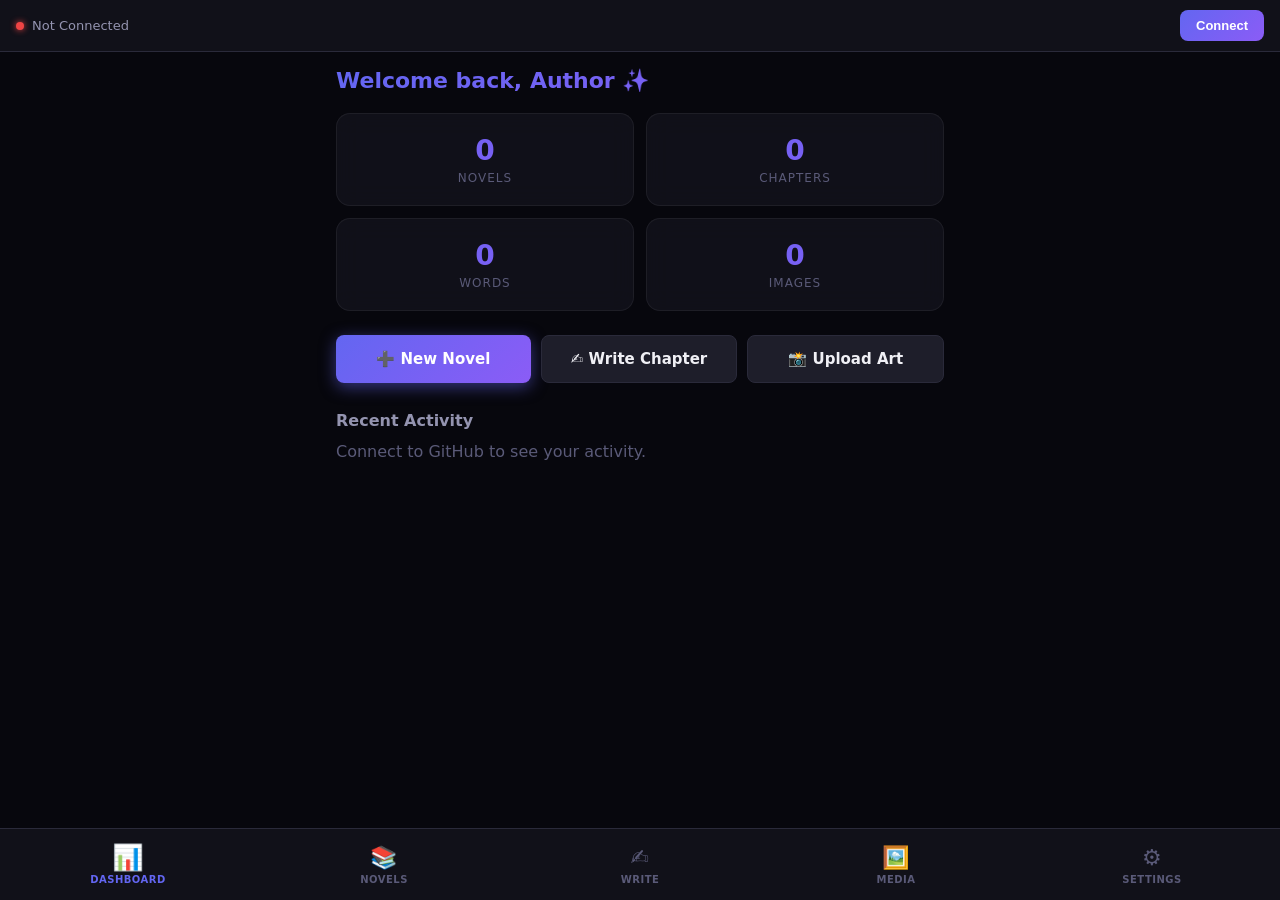
==== commit c9b387d8: "Add files via upload" ====
--- a/admin.html
+++ b/admin.html
@@ -1,736 +1,2232 @@
 <!DOCTYPE html>
-<html lang="en" data-theme="dark">
+<html lang="en">
 <head>
-  <meta charset="UTF-8">
-  <meta name="viewport" content="width=device-width, initial-scale=1.0, viewport-fit=cover">
-  <title>Admin — Inkwell</title>
-  <link rel="stylesheet" href="styles.css">
-  <style>
-    /* ========== ADMIN PANEL STYLES ========== */
-    .admin-wrap{padding:calc(var(--nav-height)+24px) 16px 80px;max-width:900px;margin:0 auto;}
-    .admin-header{margin-bottom:32px;}
-    .admin-header h1{font-family:var(--font-display);font-size:1.8rem;font-weight:700;margin-bottom:6px;}
-    .admin-header p{color:var(--text-muted);font-size:.9rem;}
-
-    /* Setup Card */
-    .setup-card{background:var(--bg-card);border:1px solid var(--border);border-radius:var(--radius-lg);padding:24px;margin-bottom:24px;}
-    .setup-card h2{font-family:var(--font-display);font-size:1.2rem;margin-bottom:12px;}
-    .setup-card p{font-size:.85rem;color:var(--text-muted);line-height:1.6;margin-bottom:12px;}
-    .setup-card code{background:var(--bg-surface);padding:2px 6px;border-radius:4px;font-size:.8rem;color:var(--primary);}
-    .setup-row{display:flex;gap:8px;margin-top:12px;}
-    .setup-input{flex:1;background:var(--bg-surface);border:1px solid var(--border);border-radius:8px;padding:10px 14px;color:var(--text);font-size:.85rem;font-family:var(--font-ui);}
-    .setup-input::placeholder{color:var(--text-faint);}
-    .status-dot{display:inline-block;width:8px;height:8px;border-radius:50%;margin-right:6px;}
-    .status-dot.connected{background:var(--success);}
-    .status-dot.disconnected{background:var(--accent);}
-
-    /* Tabs */
-    .admin-tabs{display:flex;gap:4px;margin-bottom:24px;border-bottom:1px solid var(--border);padding-bottom:0;}
-    .admin-tab{padding:10px 18px;font-size:.82rem;font-weight:700;text-transform:uppercase;letter-spacing:1px;color:var(--text-muted);border-bottom:2px solid transparent;transition:all var(--transition);cursor:pointer;}
-    .admin-tab:hover{color:var(--text);}
-    .admin-tab.active{color:var(--primary);border-bottom-color:var(--primary);}
-    .tab-panel{display:none;}
-    .tab-panel.active{display:block;}
-
-    /* Image Manager */
-    .upload-zone{background:var(--bg-card);border:2px dashed var(--border);border-radius:var(--radius-lg);padding:40px 24px;text-align:center;cursor:pointer;transition:all var(--transition);margin-bottom:20px;}
-    .upload-zone:hover,.upload-zone.dragover{border-color:var(--primary);background:var(--primary-glow);}
-    .upload-zone-icon{font-size:2.5rem;margin-bottom:12px;}
-    .upload-zone-text{font-size:.9rem;color:var(--text-muted);margin-bottom:8px;}
-    .upload-zone-sub{font-size:.75rem;color:var(--text-faint);}
-    .upload-actions{display:flex;gap:8px;justify-content:center;margin-top:16px;flex-wrap:wrap;}
-    input[type="file"]{display:none;}
-
-    /* Image Grid */
-    .image-grid{display:grid;grid-template-columns:repeat(auto-fill,minmax(140px,1fr));gap:12px;margin-top:20px;}
-    .image-thumb{position:relative;aspect-ratio:1;border-radius:var(--radius);overflow:hidden;border:1px solid var(--border);cursor:pointer;transition:all var(--transition);}
-    .image-thumb:hover{border-color:var(--primary);transform:scale(1.02);}
-    .image-thumb img{width:100%;height:100%;object-fit:cover;}
-    .image-thumb-name{position:absolute;bottom:0;left:0;right:0;background:rgba(0,0,0,.7);padding:4px 8px;font-size:.65rem;color:#fff;white-space:nowrap;overflow:hidden;text-overflow:ellipsis;}
-    .image-thumb-actions{position:absolute;top:6px;right:6px;display:flex;gap:4px;opacity:0;transition:opacity .2s;}
-    .image-thumb:hover .image-thumb-actions{opacity:1;}
-    .thumb-btn{width:26px;height:26px;border-radius:6px;background:rgba(0,0,0,.7);color:#fff;display:flex;align-items:center;justify-content:center;font-size:.7rem;backdrop-filter:blur(4px);}
-
-    /* Chapter Editor */
-    .editor-toolbar{display:flex;gap:6px;flex-wrap:wrap;padding:10px 14px;background:var(--bg-card);border:1px solid var(--border);border-radius:var(--radius) var(--radius) 0 0;border-bottom:none;}
-    .ed-btn{padding:6px 10px;border-radius:6px;font-size:.78rem;font-weight:600;color:var(--text-muted);background:var(--bg-surface);border:1px solid transparent;transition:all var(--transition);}
-    .ed-btn:hover{color:var(--text);border-color:var(--border);}
-    .ed-btn.primary{color:var(--primary);}
-    .ed-sep{width:1px;background:var(--border);margin:0 4px;}
-    .editor-area{width:100%;min-height:400px;background:var(--bg-card);border:1px solid var(--border);border-radius:0 0 var(--radius) var(--radius);padding:20px;font-family:var(--font-body);font-size:1rem;line-height:1.8;color:var(--text-body);resize:vertical;outline:none;}
-    .editor-area:focus{border-color:var(--primary);}
-    .editor-meta{display:flex;gap:12px;margin-bottom:16px;flex-wrap:wrap;}
-    .editor-meta input,.editor-meta select{background:var(--bg-surface);border:1px solid var(--border);border-radius:8px;padding:10px 14px;color:var(--text);font-size:.85rem;font-family:var(--font-ui);flex:1;min-width:150px;}
-    .editor-meta input::placeholder{color:var(--text-faint);}
-    .editor-actions{display:flex;gap:10px;margin-top:16px;flex-wrap:wrap;}
-
-    /* Preview */
-    .preview-frame{background:var(--bg-card);border:1px solid var(--border);border-radius:var(--radius-lg);padding:32px 24px;margin-top:20px;}
-    .preview-frame .reader-content{font-family:var(--font-body);font-size:1.1rem;line-height:2;color:var(--text-body);}
-
-    /* Config Editor */
-    .config-editor{width:100%;min-height:300px;background:var(--bg-card);border:1px solid var(--border);border-radius:var(--radius);padding:16px;font-family:'Courier New',monospace;font-size:.82rem;line-height:1.6;color:var(--text-body);resize:vertical;outline:none;white-space:pre;overflow-x:auto;}
-    .config-editor:focus{border-color:var(--primary);}
-
-    /* Upload Progress */
-    .upload-progress{background:var(--bg-surface);border-radius:8px;overflow:hidden;height:6px;margin-top:8px;}
-    .upload-progress-fill{height:100%;background:linear-gradient(90deg,var(--primary),var(--secondary));transition:width .3s ease;border-radius:8px;}
-
-    /* Copy code block */
-    .code-snippet{position:relative;background:var(--bg-surface);border:1px solid var(--border);border-radius:var(--radius);padding:12px 16px;margin:8px 0;font-family:'Courier New',monospace;font-size:.78rem;color:var(--primary);overflow-x:auto;white-space:nowrap;}
-    .code-snippet .copy-btn{position:absolute;top:6px;right:6px;font-size:.65rem;padding:3px 8px;background:var(--bg-elevated);color:var(--text-muted);border-radius:4px;}
-
-    /* Notification */
-    .notif{background:var(--primary-glow);border:1px solid var(--primary);border-radius:var(--radius);padding:12px 16px;font-size:.85rem;color:var(--primary);margin-bottom:16px;display:flex;align-items:center;gap:8px;}
-    .notif.error{background:rgba(232,114,92,.1);border-color:var(--accent);color:var(--accent);}
-    .notif.success{background:rgba(74,222,128,.1);border-color:var(--success);color:var(--success);}
-
-    @media(max-width:600px){
-      .admin-wrap{padding:calc(var(--nav-height)+16px) 12px 60px;}
-      .editor-meta{flex-direction:column;}
-      .editor-meta input,.editor-meta select{min-width:100%;}
-      .upload-zone{padding:24px 16px;}
-      .image-grid{grid-template-columns:repeat(auto-fill,minmax(100px,1fr));gap:8px;}
-    }
-  </style>
+    <meta charset="UTF-8">
+    <meta name="viewport" content="width=device-width, initial-scale=1.0, maximum-scale=1.0, user-scalable=no">
+    <meta name="apple-mobile-web-app-capable" content="yes">
+    <meta name="apple-mobile-web-app-status-bar-style" content="black-translucent">
+    <meta name="apple-mobile-web-app-title" content="Inkwell">
+    <title>Inkwell Admin</title>
+    <style>
+/* ========== INKWELL ADMIN — PREMIUM DARK CMS ========== */
+
+:root {
+    --bg: #07070d;
+    --bg-surface: #111119;
+    --bg-card: #18182280;
+    --bg-elevated: #1e1e2a;
+    --border: #2a2a3a;
+    --border-focus: #6366f1;
+    --accent: #6366f1;
+    --accent-glow: #6366f180;
+    --accent-gradient: linear-gradient(135deg, #6366f1, #8b5cf6);
+    --text: #f0f0f5;
+    --text-secondary: #9494b0;
+    --text-muted: #5a5a78;
+    --success: #22c55e;
+    --warning: #f59e0b;
+    --danger: #ef4444;
+    --danger-bg: #ef44441a;
+    --radius: 14px;
+    --radius-sm: 8px;
+    --shadow: 0 4px 24px rgba(0,0,0,0.4);
+    --glass: rgba(24, 24, 34, 0.6);
+    --glass-border: rgba(255,255,255,0.06);
+    --transition: 0.25s ease;
+    --nav-height: 72px;
+}
+
+* { margin: 0; padding: 0; box-sizing: border-box; }
+
+html, body {
+    font-family: -apple-system, BlinkMacSystemFont, 'Segoe UI', system-ui, sans-serif;
+    background: var(--bg);
+    color: var(--text);
+    min-height: 100vh;
+    -webkit-font-smoothing: antialiased;
+    overscroll-behavior: none;
+}
+
+body { padding-bottom: calc(var(--nav-height) + 16px); }
+
+/* ========== SCROLLBAR ========== */
+::-webkit-scrollbar { width: 6px; }
+::-webkit-scrollbar-track { background: transparent; }
+::-webkit-scrollbar-thumb { background: var(--border); border-radius: 3px; }
+
+/* ========== CONNECTION BAR ========== */
+#connection-bar {
+    position: sticky; top: 0; z-index: 100;
+    background: var(--bg-surface);
+    border-bottom: 1px solid var(--border);
+    padding: 10px 16px;
+    backdrop-filter: blur(20px);
+    -webkit-backdrop-filter: blur(20px);
+}
+
+#conn-status {
+    display: flex; align-items: center; gap: 8px;
+}
+
+#conn-status .dot {
+    width: 8px; height: 8px; border-radius: 50%;
+    background: var(--danger);
+    flex-shrink: 0;
+    box-shadow: 0 0 6px var(--danger);
+}
+#conn-status.connected .dot {
+    background: var(--success);
+    box-shadow: 0 0 6px var(--success);
+}
+
+#conn-text { flex: 1; font-size: 13px; color: var(--text-secondary); }
+
+#conn-toggle-btn, #conn-btn {
+    background: var(--accent-gradient);
+    color: #fff; border: none; border-radius: var(--radius-sm);
+    padding: 8px 16px; font-size: 13px; font-weight: 600;
+    cursor: pointer; transition: var(--transition);
+}
+#conn-toggle-btn:active, #conn-btn:active { transform: scale(0.96); }
+
+#conn-form {
+    margin-top: 12px;
+    display: flex; flex-direction: column; gap: 10px;
+}
+#conn-form.hidden { display: none; }
+
+/* ========== FORMS ========== */
+input[type="text"], input[type="password"], input[type="number"], input[type="date"],
+select, textarea {
+    width: 100%;
+    background: var(--bg-elevated);
+    border: 1.5px solid var(--border);
+    border-radius: var(--radius-sm);
+    color: var(--text);
+    padding: 14px 16px;
+    font-size: 16px;
+    font-family: inherit;
+    outline: none;
+    transition: var(--transition);
+    -webkit-appearance: none;
+}
+input:focus, select:focus, textarea:focus {
+    border-color: var(--border-focus);
+    box-shadow: 0 0 0 3px var(--accent-glow);
+}
+.readonly-field { opacity: 0.6; cursor: default; }
+
+textarea { resize: vertical; line-height: 1.6; }
+
+label {
+    display: block;
+    font-size: 13px; font-weight: 600;
+    color: var(--text-secondary);
+    margin-bottom: 6px;
+    text-transform: uppercase;
+    letter-spacing: 0.5px;
+}
+
+.form-group { margin-bottom: 20px; }
+
+select {
+    background-image: url("data:image/svg+xml,%3Csvg xmlns='http://www.w3.org/2000/svg' width='12' height='8'%3E%3Cpath d='M1 1l5 5 5-5' stroke='%239494b0' fill='none' stroke-width='2'/%3E%3C/svg%3E");
+    background-repeat: no-repeat;
+    background-position: right 16px center;
+    padding-right: 40px;
+}
+
+/* ========== MAIN ========== */
+#app-main { padding: 16px; max-width: 640px; margin: 0 auto; }
+
+.view { display: none; animation: fadeIn 0.3s ease; }
+.view.active { display: block; }
+
+@keyframes fadeIn { from { opacity: 0; transform: translateY(8px); } to { opacity: 1; transform: translateY(0); } }
+
+.view-title {
+    font-size: 22px; font-weight: 700;
+    margin-bottom: 20px;
+    background: var(--accent-gradient);
+    -webkit-background-clip: text;
+    -webkit-text-fill-color: transparent;
+    background-clip: text;
+}
+
+.view-header {
+    display: flex; align-items: center; gap: 12px;
+    margin-bottom: 16px; flex-wrap: wrap;
+}
+.view-header .view-title { margin-bottom: 0; }
+
+/* ========== BUTTONS ========== */
+.action-btn {
+    display: inline-flex; align-items: center; gap: 6px;
+    background: var(--bg-elevated);
+    border: 1.5px solid var(--border);
+    color: var(--text);
+    border-radius: var(--radius-sm);
+    padding: 12px 20px;
+    font-size: 15px; font-weight: 600;
+    cursor: pointer;
+    transition: var(--transition);
+    font-family: inherit;
+    min-height: 48px;
+}
+.action-btn:active { transform: scale(0.96); }
+.action-btn.primary {
+    background: var(--accent-gradient);
+    border: none; color: #fff;
+    box-shadow: 0 4px 16px var(--accent-glow);
+}
+.action-btn.danger {
+    background: var(--danger-bg);
+    border-color: var(--danger);
+    color: var(--danger);
+}
+.action-btn.full-width { width: 100%; justify-content: center; }
+
+.back-btn {
+    background: none; border: none; color: var(--accent);
+    font-size: 15px; font-weight: 600; cursor: pointer;
+    padding: 8px 0; font-family: inherit;
+}
+
+.btn-row { display: flex; gap: 10px; flex-wrap: wrap; }
+.btn-row .action-btn { flex: 1; justify-content: center; }
+
+/* ========== TOGGLE BUTTONS ========== */
+.toggle-group { display: flex; gap: 8px; flex-wrap: wrap; }
+
+.toggle-btn {
+    padding: 10px 16px;
+    border-radius: 100px;
+    border: 1.5px solid var(--border);
+    background: var(--bg-elevated);
+    color: var(--text-secondary);
+    font-size: 14px; font-weight: 500;
+    cursor: pointer;
+    transition: var(--transition);
+    font-family: inherit;
+    min-height: 44px;
+}
+.toggle-btn.active {
+    background: var(--accent-gradient);
+    border-color: transparent;
+    color: #fff;
+    box-shadow: 0 2px 12px var(--accent-glow);
+}
+
+/* ========== STATS GRID ========== */
+.stats-grid {
+    display: grid; grid-template-columns: 1fr 1fr; gap: 12px;
+    margin-bottom: 24px;
+}
+.stat-card {
+    background: var(--glass);
+    border: 1px solid var(--glass-border);
+    border-radius: var(--radius);
+    padding: 20px 16px;
+    text-align: center;
+    backdrop-filter: blur(12px);
+    -webkit-backdrop-filter: blur(12px);
+}
+.stat-num {
+    font-size: 28px; font-weight: 800;
+    background: var(--accent-gradient);
+    -webkit-background-clip: text;
+    -webkit-text-fill-color: transparent;
+    background-clip: text;
+}
+.stat-label { font-size: 12px; color: var(--text-muted); text-transform: uppercase; letter-spacing: 1px; margin-top: 4px; }
+
+/* ========== QUICK ACTIONS ========== */
+.quick-actions { display: flex; gap: 10px; flex-wrap: wrap; margin-bottom: 28px; }
+.quick-actions .action-btn { flex: 1; justify-content: center; min-width: 120px; }
+
+/* ========== RECENT ACTIVITY ========== */
+#recent-activity h2 { font-size: 16px; margin-bottom: 12px; color: var(--text-secondary); }
+#activity-list { display: flex; flex-direction: column; gap: 8px; }
+.activity-item {
+    background: var(--bg-card);
+    border: 1px solid var(--glass-border);
+    border-radius: var(--radius-sm);
+    padding: 12px 16px;
+    font-size: 14px; color: var(--text-secondary);
+    display: flex; justify-content: space-between; align-items: center;
+}
+.activity-item .activity-date { font-size: 12px; color: var(--text-muted); }
+
+/* ========== NOVEL CARDS ========== */
+#novels-grid { display: flex; flex-direction: column; gap: 14px; }
+
+.novel-card {
+    background: var(--glass);
+    border: 1px solid var(--glass-border);
+    border-radius: var(--radius);
+    overflow: hidden;
+    backdrop-filter: blur(12px);
+    -webkit-backdrop-filter: blur(12px);
+    transition: var(--transition);
+}
+.novel-card:active { transform: scale(0.98); }
+
+.novel-card-inner { display: flex; gap: 14px; padding: 16px; }
+
+.novel-card-cover {
+    width: 70px; height: 100px;
+    border-radius: var(--radius-sm);
+    object-fit: cover;
+    background: var(--bg-elevated);
+    flex-shrink: 0;
+}
+.novel-card-cover.no-cover {
+    display: flex; align-items: center; justify-content: center;
+    font-size: 28px;
+}
+
+.novel-card-info { flex: 1; min-width: 0; }
+.novel-card-info h3 { font-size: 16px; font-weight: 700; margin-bottom: 4px; white-space: nowrap; overflow: hidden; text-overflow: ellipsis; }
+.novel-card-info .novel-type { font-size: 12px; color: var(--text-muted); }
+.novel-card-meta { display: flex; gap: 12px; margin-top: 8px; font-size: 12px; color: var(--text-secondary); }
+
+.status-badge {
+    display: inline-block;
+    padding: 3px 10px; border-radius: 100px;
+    font-size: 11px; font-weight: 600;
+    text-transform: uppercase; letter-spacing: 0.5px;
+}
+.status-badge.ongoing { background: #22c55e20; color: var(--success); }
+.status-badge.completed { background: #6366f120; color: var(--accent); }
+.status-badge.hiatus { background: #f59e0b20; color: var(--warning); }
+.status-badge.published { background: #22c55e20; color: var(--success); }
+.status-badge.draft { background: #f59e0b20; color: var(--warning); }
+.status-badge.coming-soon { background: #f9731620; color: #f97316; }
+
+.novel-card-actions {
+    display: flex; gap: 8px;
+    padding: 0 16px 16px;
+}
+.novel-card-actions button {
+    flex: 1; padding: 10px;
+    background: var(--bg-elevated);
+    border: 1px solid var(--border);
+    border-radius: var(--radius-sm);
+    color: var(--text-secondary);
+    font-size: 13px; font-weight: 500;
+    cursor: pointer; transition: var(--transition);
+    font-family: inherit;
+}
+.novel-card-actions button:active { background: var(--border); }
+
+/* ========== GENRE PICKER ========== */
+.genre-picker {
+    display: flex; flex-wrap: wrap; gap: 8px;
+    margin-bottom: 10px;
+}
+.genre-pill {
+    padding: 8px 14px;
+    border-radius: 100px;
+    border: 1.5px solid var(--border);
+    background: var(--bg-elevated);
+    color: var(--text-secondary);
+    font-size: 13px; cursor: pointer;
+    transition: var(--transition);
+    user-select: none;
+    -webkit-user-select: none;
+}
+.genre-pill.selected {
+    background: var(--accent-gradient);
+    border-color: transparent;
+    color: #fff;
+}
+
+.custom-genre-row { display: flex; gap: 8px; }
+.custom-genre-row input { flex: 1; }
+.custom-genre-row button {
+    background: var(--bg-elevated); border: 1.5px solid var(--border);
+    color: var(--text); border-radius: var(--radius-sm);
+    padding: 10px 16px; font-size: 14px; cursor: pointer;
+    font-family: inherit;
+}
+
+/* ========== COVER UPLOAD ========== */
+.cover-upload {
+    border: 2px dashed var(--border);
+    border-radius: var(--radius);
+    padding: 32px 16px;
+    text-align: center;
+    cursor: pointer;
+    transition: var(--transition);
+    min-height: 160px;
+    display: flex; align-items: center; justify-content: center;
+}
+.cover-upload:active { border-color: var(--accent); }
+.upload-icon { font-size: 40px; display: block; margin-bottom: 8px; }
+#cover-preview-area { color: var(--text-muted); }
+#cover-preview-area img {
+    max-width: 100%; max-height: 200px;
+    border-radius: var(--radius-sm);
+    object-fit: contain;
+}
+
+/* ========== CHAPTERS LIST ========== */
+#chapters-list { display: flex; flex-direction: column; gap: 10px; }
+
+.chapter-item {
+    background: var(--glass);
+    border: 1px solid var(--glass-border);
+    border-radius: var(--radius);
+    padding: 16px;
+    display: flex; align-items: center; gap: 14px;
+    backdrop-filter: blur(12px);
+    -webkit-backdrop-filter: blur(12px);
+}
+.chapter-num {
+    width: 40px; height: 40px;
+    background: var(--accent-gradient);
+    border-radius: 10px;
+    display: flex; align-items: center; justify-content: center;
+    font-weight: 800; font-size: 16px;
+    flex-shrink: 0;
+}
+.chapter-info { flex: 1; min-width: 0; }
+.chapter-info h4 { font-size: 15px; white-space: nowrap; overflow: hidden; text-overflow: ellipsis; }
+.chapter-info .chapter-sub { font-size: 12px; color: var(--text-muted); margin-top: 2px; }
+.chapter-actions { display: flex; gap: 6px; flex-shrink: 0; }
+.chapter-actions button {
+    background: var(--bg-elevated);
+    border: 1px solid var(--border);
+    border-radius: var(--radius-sm);
+    color: var(--text-secondary);
+    width: 38px; height: 38px;
+    font-size: 16px; cursor: pointer;
+    display: flex; align-items: center; justify-content: center;
+}
+
+/* ========== EDITOR ========== */
+#editor-header {
+    display: flex; align-items: center; gap: 12px;
+    margin-bottom: 12px;
+}
+#editor-info { font-size: 13px; color: var(--text-secondary); }
+#editor-info span { display: block; }
+#ed-novel-name { font-weight: 700; color: var(--text); }
+
+#editor-toolbar {
+    display: flex; flex-wrap: wrap; gap: 6px;
+    background: var(--bg-surface);
+    border: 1px solid var(--border);
+    border-radius: var(--radius-sm);
+    padding: 8px 10px;
+    margin-bottom: 12px;
+    position: sticky; top: 52px; z-index: 50;
+}
+#editor-toolbar button {
+    min-width: 42px; height: 40px;
+    background: var(--bg-elevated);
+    border: 1px solid var(--border);
+    border-radius: 6px;
+    color: var(--text);
+    font-size: 15px; cursor: pointer;
+    display: flex; align-items: center; justify-content: center;
+    transition: var(--transition);
+    font-family: inherit;
+}
+#editor-toolbar button:active { background: var(--accent); }
+.toolbar-divider { width: 1px; background: var(--border); margin: 0 4px; }
+.toolbar-save { background: var(--accent-gradient) !important; border: none !important; }
+
+#editor {
+    min-height: 50vh;
+    background: var(--bg-surface);
+    border: 1px solid var(--border);
+    border-radius: var(--radius);
+    padding: 28px 20px;
+    font-family: Georgia, 'Times New Roman', serif;
+    font-size: 17px;
+    line-height: 2;
+    color: var(--text);
+    outline: none;
+    overflow-y: auto;
+    word-wrap: break-word;
+}
+#editor:empty::before {
+    content: attr(data-placeholder);
+    color: var(--text-muted);
+    font-style: italic;
+}
+#editor p { margin-bottom: 16px; }
+#editor h2 { font-size: 22px; font-weight: 700; margin: 28px 0 12px; font-family: -apple-system, sans-serif; }
+#editor blockquote {
+    border-left: 3px solid var(--accent);
+    padding-left: 16px;
+    color: var(--text-secondary);
+    font-style: italic;
+    margin: 16px 0;
+}
+#editor hr {
+    border: none; height: 1px;
+    background: var(--border);
+    margin: 32px auto;
+    width: 60%;
+}
+#editor figure {
+    margin: 24px 0; text-align: center;
+}
+#editor figure img {
+    max-width: 100%; border-radius: var(--radius-sm);
+}
+#editor figcaption {
+    font-size: 13px; color: var(--text-muted);
+    margin-top: 8px; font-family: -apple-system, sans-serif;
+    font-style: italic;
+}
+#editor ::selection { background: var(--accent-glow); }
+
+#editor-footer {
+    display: flex; justify-content: space-between;
+    padding: 10px 4px;
+    font-size: 13px; color: var(--text-muted);
+}
+#save-status { color: var(--success); }
+
+/* ========== MEDIA ========== */
+.upload-zone {
+    border: 2px dashed var(--border);
+    border-radius: var(--radius);
+    padding: 24px 16px;
+    text-align: center;
+    transition: var(--transition);
+}
+.upload-zone-content { margin-bottom: 16px; }
+.upload-big-icon { font-size: 48px; display: block; margin-bottom: 8px; }
+.upload-zone-content p { color: var(--text-muted); }
+
+.upload-btns { display: flex; gap: 10px; justify-content: center; }
+.upload-btns button {
+    background: var(--bg-elevated);
+    border: 1.5px solid var(--border);
+    color: var(--text); border-radius: var(--radius-sm);
+    padding: 12px 18px; font-size: 14px; font-weight: 600;
+    cursor: pointer; font-family: inherit;
+    min-height: 48px;
+}
+
+.progress-bar {
+    height: 6px; background: var(--bg-elevated);
+    border-radius: 3px; overflow: hidden;
+    margin: 12px 0 8px;
+}
+.progress-fill {
+    height: 100%; width: 0%;
+    background: var(--accent-gradient);
+    border-radius: 3px;
+    transition: width 0.3s ease;
+}
+#progress-text { font-size: 13px; color: var(--text-muted); }
+
+.gallery-grid {
+    display: grid; grid-template-columns: repeat(3, 1fr); gap: 8px;
+}
+.gallery-item {
+    position: relative;
+    aspect-ratio: 1;
+    border-radius: var(--radius-sm);
+    overflow: hidden;
+    cursor: pointer;
+    background: var(--bg-elevated);
+}
+.gallery-item img {
+    width: 100%; height: 100%;
+    object-fit: cover;
+    transition: var(--transition);
+}
+.gallery-item:active img { transform: scale(1.05); }
+.gallery-item .gallery-name {
+    position: absolute; bottom: 0; left: 0; right: 0;
+    background: linear-gradient(transparent, rgba(0,0,0,0.8));
+    padding: 20px 6px 6px;
+    font-size: 10px; color: #fff;
+    white-space: nowrap; overflow: hidden; text-overflow: ellipsis;
+}
+.gallery-item .gallery-delete {
+    position: absolute; top: 4px; right: 4px;
+    background: rgba(0,0,0,0.7); border: none;
+    color: var(--danger); font-size: 14px;
+    width: 26px; height: 26px; border-radius: 50%;
+    cursor: pointer; display: none;
+    align-items: center; justify-content: center;
+}
+.gallery-item:hover .gallery-delete { display: flex; }
+
+/* ========== SETTINGS ========== */
+.danger-zone {
+    margin-top: 40px;
+    padding-top: 24px;
+    border-top: 1px solid var(--danger);
+}
+.danger-zone h2 { font-size: 16px; color: var(--danger); margin-bottom: 16px; }
+.danger-zone .action-btn { width: 100%; justify-content: center; margin-bottom: 10px; }
+
+/* ========== BOTTOM NAV ========== */
+#bottom-nav {
+    position: fixed; bottom: 0; left: 0; right: 0;
+    height: var(--nav-height);
+    background: var(--bg-surface);
+    border-top: 1px solid var(--border);
+    display: flex;
+    z-index: 200;
+    padding-bottom: env(safe-area-inset-bottom, 0);
+    backdrop-filter: blur(20px);
+    -webkit-backdrop-filter: blur(20px);
+}
+.nav-btn {
+    flex: 1;
+    display: flex; flex-direction: column;
+    align-items: center; justify-content: center;
+    gap: 4px;
+    background: none; border: none;
+    color: var(--text-muted);
+    font-size: 10px; font-weight: 600;
+    cursor: pointer;
+    transition: var(--transition);
+    font-family: inherit;
+    text-transform: uppercase;
+    letter-spacing: 0.5px;
+    padding: 8px 0;
+}
+.nav-btn .nav-icon { font-size: 22px; }
+.nav-btn.active { color: var(--accent); }
+.nav-btn.active .nav-icon { transform: scale(1.15); }
+
+/* ========== MODALS ========== */
+#modal-overlay {
+    position: fixed; inset: 0;
+    background: rgba(0,0,0,0.6);
+    backdrop-filter: blur(4px);
+    -webkit-backdrop-filter: blur(4px);
+    z-index: 900;
+}
+
+.modal {
+    position: fixed;
+    bottom: 0; left: 0; right: 0;
+    max-height: 85vh;
+    background: var(--bg-surface);
+    border-radius: var(--radius) var(--radius) 0 0;
+    z-index: 1000;
+    overflow-y: auto;
+    animation: slideUp 0.3s ease;
+}
+@keyframes slideUp { from { transform: translateY(100%); } to { transform: translateY(0); } }
+
+.modal-header {
+    display: flex; justify-content: space-between; align-items: center;
+    padding: 16px 20px;
+    border-bottom: 1px solid var(--border);
+    position: sticky; top: 0;
+    background: var(--bg-surface);
+    z-index: 10;
+}
+.modal-header h2 { font-size: 18px; }
+.modal-header button {
+    background: none; border: none; color: var(--text-muted);
+    font-size: 20px; cursor: pointer; width: 36px; height: 36px;
+    display: flex; align-items: center; justify-content: center;
+}
+
+.modal-body { padding: 20px; }
+
+.preview-body {
+    font-family: Georgia, serif;
+    font-size: 16px; line-height: 1.9;
+    color: var(--text);
+}
+.preview-body h2 { margin: 24px 0 12px; }
+.preview-body p { margin-bottom: 14px; }
+.preview-body blockquote { border-left: 3px solid var(--accent); padding-left: 16px; color: var(--text-secondary); font-style: italic; }
+.preview-body hr { border: none; height: 1px; background: var(--border); margin: 28px auto; width: 60%; }
+.preview-body figure { margin: 20px 0; text-align: center; }
+.preview-body figure img { max-width: 100%; border-radius: 8px; }
+
+/* Lightbox */
+#modal-lightbox {
+    display: flex; align-items: center; justify-content: center;
+    background: rgba(0,0,0,0.95);
+    border-radius: 0;
+    max-height: 100vh; height: 100vh;
+}
+#lightbox-img { max-width: 95%; max-height: 90vh; border-radius: 8px; }
+.lightbox-close {
+    position: absolute; top: 16px; right: 16px;
+    background: rgba(255,255,255,0.1); border: none;
+    color: #fff; font-size: 24px;
+    width: 44px; height: 44px; border-radius: 50%;
+    cursor: pointer;
+    display: flex; align-items: center; justify-content: center;
+}
+
+/* ========== TOAST ========== */
+#toast {
+    position: fixed; top: 16px; left: 16px; right: 16px;
+    background: var(--bg-elevated);
+    border: 1px solid var(--border);
+    border-radius: var(--radius-sm);
+    padding: 14px 20px;
+    font-size: 14px; font-weight: 500;
+    z-index: 2000;
+    text-align: center;
+    animation: slideDown 0.3s ease;
+    box-shadow: var(--shadow);
+}
+#toast.hidden { display: none; }
+#toast.success { border-color: var(--success); color: var(--success); }
+#toast.error { border-color: var(--danger); color: var(--danger); }
+@keyframes slideDown { from { opacity: 0; transform: translateY(-20px); } to { opacity: 1; transform: translateY(0); } }
+
+/* ========== UTILITIES ========== */
+.hidden { display: none !important; }
+.muted { color: var(--text-muted); font-weight: 400; text-transform: none; letter-spacing: 0; }
+
+/* ========== LOADING SPINNER ========== */
+.spinner {
+    width: 24px; height: 24px;
+    border: 3px solid var(--border);
+    border-top-color: var(--accent);
+    border-radius: 50%;
+    animation: spin 0.8s linear infinite;
+    margin: 20px auto;
+}
+@keyframes spin { to { transform: rotate(360deg); } }
+
+/* ========== EMPTY STATE ========== */
+.empty-state {
+    text-align: center; padding: 40px 20px;
+    color: var(--text-muted);
+}
+.empty-state .empty-icon { font-size: 48px; margin-bottom: 12px; }
+.empty-state p { font-size: 14px; }
+
+</style>
 </head>
 <body>
 
-  <nav class="nav" id="mainNav">
-    <div class="nav-brand"><a href="index.html" class="nav-logo"><em>Ink</em>well</a></div>
-    <ul class="nav-links" id="navLinks">
-      <li><a href="index.html">Library</a></li>
-      <li><a href="about.html">About</a></li>
-      <li><a href="admin.html" class="active">Admin</a></li>
-    </ul>
-    <div class="nav-actions">
-      <button class="nav-btn" id="themeToggle" aria-label="Toggle theme">🌙</button>
-      <button class="nav-btn nav-toggle" id="navToggle" aria-label="Menu">☰</button>
+<!-- CONNECTION BAR -->
+<div id="connection-bar">
+    <div id="conn-status" class="disconnected">
+        <span class="dot"></span>
+        <span id="conn-text">Not Connected</span>
+        <button id="conn-toggle-btn" onclick="UI.toggleConnectionForm()">Connect</button>
     </div>
-  </nav>
-
-  <div class="admin-wrap">
-    <div class="admin-header">
-      <h1>✍️ Admin Panel</h1>
-      <p>Write chapters, upload artwork, and manage your novels — all from your phone.</p>
+    <div id="conn-form" class="hidden">
+        <input type="text" id="gh-user" placeholder="GitHub Username" autocapitalize="none" autocorrect="off">
+        <input type="text" id="gh-repo" placeholder="Repository Name" autocapitalize="none" autocorrect="off">
+        <input type="password" id="gh-token" placeholder="Personal Access Token">
+        <button id="conn-btn" onclick="App.connect()">Connect</button>
     </div>
-
-    <!-- GitHub Connection -->
-    <div class="setup-card" id="setupCard">
-      <h2>🔗 Connect to GitHub</h2>
-      <p>To upload images and save chapters directly from this page, connect your GitHub repo. You only need to do this <strong>once</strong> — it saves to your browser.</p>
-      <div id="connectionStatus"></div>
-      <div class="editor-meta" style="margin-top:12px;margin-bottom:0;">
-        <input type="text" id="ghUser" placeholder="GitHub username (e.g. ladexo)" class="setup-input">
-        <input type="text" id="ghRepo" placeholder="Repo name (e.g. inkwell)" class="setup-input">
-      </div>
-      <div class="setup-row" style="margin-top:8px;">
-        <input type="password" id="ghToken" placeholder="Personal Access Token" class="setup-input">
-        <button class="btn btn-primary btn-sm" id="connectBtn">Connect</button>
-      </div>
-      <p style="margin-top:10px;font-size:.75rem;color:var(--text-faint);">Your token stays in your browser only — never sent anywhere except GitHub's API.</p>
+</div>
+
+<!-- MAIN CONTENT -->
+<main id="app-main">
+
+    <!-- ========== DASHBOARD ========== -->
+    <section id="view-dashboard" class="view active">
+        <h1 class="view-title">Welcome back, Author ✨</h1>
+        <div class="stats-grid">
+            <div class="stat-card"><div class="stat-num" id="stat-novels">0</div><div class="stat-label">Novels</div></div>
+            <div class="stat-card"><div class="stat-num" id="stat-chapters">0</div><div class="stat-label">Chapters</div></div>
+            <div class="stat-card"><div class="stat-num" id="stat-words">0</div><div class="stat-label">Words</div></div>
+            <div class="stat-card"><div class="stat-num" id="stat-images">0</div><div class="stat-label">Images</div></div>
+        </div>
+        <div class="quick-actions">
+            <button class="action-btn primary" onclick="UI.showNovelForm()">➕ New Novel</button>
+            <button class="action-btn" onclick="UI.switchTab('write')">✍️ Write Chapter</button>
+            <button class="action-btn" onclick="UI.switchTab('media')">📸 Upload Art</button>
+        </div>
+        <div id="recent-activity">
+            <h2>Recent Activity</h2>
+            <div id="activity-list"><p class="muted">Connect to GitHub to see your activity.</p></div>
+        </div>
+    </section>
+
+    <!-- ========== MY NOVELS ========== -->
+    <section id="view-novels" class="view">
+        <!-- Novel List -->
+        <div id="novels-list-view">
+            <div class="view-header">
+                <h1 class="view-title">My Novels</h1>
+                <button class="action-btn primary" onclick="UI.showNovelForm()">➕ New Novel</button>
+            </div>
+            <div id="novels-grid"></div>
+        </div>
+        <!-- Novel Form -->
+        <div id="novel-form-view" class="hidden">
+            <div class="view-header">
+                <button class="back-btn" onclick="UI.hideNovelForm()">← Back</button>
+                <h1 class="view-title" id="novel-form-title">Create New Novel</h1>
+            </div>
+            <form id="novel-form" onsubmit="return false;">
+                <div class="form-group">
+                    <label>Title</label>
+                    <input type="text" id="nf-title" placeholder="Enter your novel title" oninput="UI.autoSlug()">
+                </div>
+                <div class="form-group">
+                    <label>ID <span class="muted">(auto-generated)</span></label>
+                    <input type="text" id="nf-id" readonly class="readonly-field">
+                </div>
+                <div class="form-group">
+                    <label>Type</label>
+                    <select id="nf-type">
+                        <option value="Light Novel">Light Novel</option>
+                        <option value="Web Novel">Web Novel</option>
+                        <option value="Graphic Novel">Graphic Novel</option>
+                        <option value="Short Story Collection">Short Story Collection</option>
+                        <option value="Poetry Collection">Poetry Collection</option>
+                    </select>
+                </div>
+                <div class="form-group">
+                    <label>Status</label>
+                    <div class="toggle-group">
+                        <button type="button" class="toggle-btn active" data-val="ongoing" onclick="UI.setToggle(this,'nf-status')">Ongoing</button>
+                        <button type="button" class="toggle-btn" data-val="completed" onclick="UI.setToggle(this,'nf-status')">Completed</button>
+                        <button type="button" class="toggle-btn" data-val="hiatus" onclick="UI.setToggle(this,'nf-status')">Hiatus</button>
+                    </div>
+                    <input type="hidden" id="nf-status" value="ongoing">
+                </div>
+                <div class="form-group">
+                    <label>Genre <span class="muted">(tap to select)</span></label>
+                    <div class="genre-picker" id="genre-picker"></div>
+                    <div class="custom-genre-row">
+                        <input type="text" id="custom-genre" placeholder="Add custom genre...">
+                        <button type="button" onclick="UI.addCustomGenre()">Add</button>
+                    </div>
+                </div>
+                <div class="form-group">
+                    <label>Description <span class="muted" id="desc-counter">0 / 500</span></label>
+                    <textarea id="nf-desc" maxlength="500" rows="4" placeholder="Write a synopsis..." oninput="UI.updateDescCounter()"></textarea>
+                </div>
+                <div class="form-group">
+                    <label>Cover Image</label>
+                    <div class="cover-upload" id="cover-upload" onclick="document.getElementById('cover-file').click()">
+                        <div id="cover-preview-area">
+                            <span class="upload-icon">📸</span>
+                            <span>Tap to upload cover image</span>
+                        </div>
+                    </div>
+                    <input type="file" id="cover-file" accept="image/*" class="hidden" onchange="UI.previewCover(this)">
+                </div>
+                <button type="button" class="action-btn primary full-width" onclick="App.saveNovel()">💾 Save Novel</button>
+            </form>
+        </div>
+        <!-- Chapter List -->
+        <div id="chapters-view" class="hidden">
+            <div class="view-header">
+                <button class="back-btn" onclick="UI.hideChapters()">← Back</button>
+                <h1 class="view-title" id="chapters-title">Chapters</h1>
+            </div>
+            <button class="action-btn primary" onclick="UI.showChapterForm()" style="margin-bottom:16px">➕ Add Chapter</button>
+            <div id="chapters-list"></div>
+        </div>
+        <!-- Chapter Form -->
+        <div id="chapter-form-view" class="hidden">
+            <div class="view-header">
+                <button class="back-btn" onclick="UI.hideChapterForm()">← Back</button>
+                <h1 class="view-title" id="chapter-form-title">Add Chapter</h1>
+            </div>
+            <form id="chapter-form" onsubmit="return false;">
+                <div class="form-group">
+                    <label>Chapter Number</label>
+                    <input type="number" id="cf-num" min="1" value="1">
+                </div>
+                <div class="form-group">
+                    <label>Title</label>
+                    <input type="text" id="cf-title" placeholder="Chapter title">
+                </div>
+                <div class="form-group">
+                    <label>Subtitle</label>
+                    <input type="text" id="cf-subtitle" placeholder="e.g. Chapter One">
+                </div>
+                <div class="form-group">
+                    <label>Status</label>
+                    <div class="toggle-group">
+                        <button type="button" class="toggle-btn active" data-val="published" onclick="UI.setToggle(this,'cf-status')">Published</button>
+                        <button type="button" class="toggle-btn" data-val="draft" onclick="UI.setToggle(this,'cf-status')">Draft</button>
+                        <button type="button" class="toggle-btn" data-val="coming-soon" onclick="UI.setToggle(this,'cf-status')">Coming Soon</button>
+                    </div>
+                    <input type="hidden" id="cf-status" value="published">
+                </div>
+                <div class="form-group">
+                    <label>Date</label>
+                    <input type="date" id="cf-date">
+                </div>
+                <div class="btn-row">
+                    <button type="button" class="action-btn primary" onclick="App.saveChapter(true)">💾 Save & Write</button>
+                    <button type="button" class="action-btn" onclick="App.saveChapter(false)">💾 Save</button>
+                </div>
+            </form>
+        </div>
+    </section>
+
+    <!-- ========== WRITE ========== -->
+    <section id="view-write" class="view">
+        <div id="editor-setup" class="">
+            <h1 class="view-title">✍️ The Writer</h1>
+            <div class="form-group">
+                <label>Select Novel</label>
+                <select id="ed-novel" onchange="UI.loadEditorChapters()"><option value="">-- Choose a novel --</option></select>
+            </div>
+            <div class="form-group">
+                <label>Select Chapter</label>
+                <select id="ed-chapter"><option value="">-- Choose a chapter --</option></select>
+            </div>
+            <div class="btn-row">
+                <button class="action-btn primary" onclick="App.openEditor()">✍️ Start Writing</button>
+                <button class="action-btn" onclick="App.loadChapterContent()">📥 Load Existing</button>
+            </div>
+        </div>
+        <div id="editor-area" class="hidden">
+            <div id="editor-header">
+                <button class="back-btn" onclick="UI.closeEditor()">← Back</button>
+                <div id="editor-info">
+                    <span id="ed-novel-name"></span>
+                    <span id="ed-chapter-name"></span>
+                </div>
+            </div>
+            <div id="editor-toolbar">
+                <button type="button" onclick="Editor.exec('bold')" title="Bold"><b>B</b></button>
+                <button type="button" onclick="Editor.exec('italic')" title="Italic"><i>I</i></button>
+                <button type="button" onclick="Editor.insertHeading()" title="Heading">H2</button>
+                <button type="button" onclick="Editor.insertQuote()" title="Quote">❝</button>
+                <div class="toolbar-divider"></div>
+                <button type="button" onclick="Editor.insertBreak()" title="Scene Break">——</button>
+                <button type="button" onclick="Editor.insertImage()" title="Insert Image">🖼️</button>
+                <div class="toolbar-divider"></div>
+                <button type="button" onclick="App.previewChapter()" title="Preview">👁</button>
+                <button type="button" onclick="App.saveChapterContent()" title="Save" class="toolbar-save">💾</button>
+            </div>
+            <div id="editor" contenteditable="true" data-placeholder="Begin your story..."></div>
+            <div id="editor-footer">
+                <span id="word-count">0 words</span>
+                <span id="save-status"></span>
+            </div>
+        </div>
+    </section>
+
+    <!-- ========== MEDIA ========== -->
+    <section id="view-media" class="view">
+        <h1 class="view-title">🖼️ Media Gallery</h1>
+        <div class="form-group">
+            <label>Novel</label>
+            <select id="media-novel" onchange="App.loadMediaGallery()"><option value="">-- Select Novel --</option></select>
+        </div>
+        <div class="form-group">
+            <label>Destination</label>
+            <div class="toggle-group">
+                <button type="button" class="toggle-btn active" data-val="cover" onclick="UI.setToggle(this,'media-dest')">Cover Image</button>
+                <button type="button" class="toggle-btn" data-val="chapter" onclick="UI.setToggle(this,'media-dest');UI.toggleMediaChapter()">Chapter Artwork</button>
+            </div>
+            <input type="hidden" id="media-dest" value="cover">
+        </div>
+        <div class="form-group hidden" id="media-chapter-group">
+            <label>Chapter Number</label>
+            <input type="number" id="media-chapter-num" value="1" min="1">
+        </div>
+        <div class="upload-zone" id="upload-zone">
+            <div class="upload-zone-content">
+                <span class="upload-big-icon">📸</span>
+                <p>Tap to upload</p>
+            </div>
+            <div class="upload-btns">
+                <button type="button" onclick="document.getElementById('media-camera').click()">📸 Take Photo</button>
+                <button type="button" onclick="document.getElementById('media-file').click()">📁 Choose from Library</button>
+            </div>
+            <input type="file" id="media-camera" accept="image/*" capture="environment" class="hidden" onchange="App.uploadMedia(this)">
+            <input type="file" id="media-file" accept="image/*" multiple class="hidden" onchange="App.uploadMedia(this)">
+        </div>
+        <div id="upload-progress" class="hidden">
+            <div class="progress-bar"><div class="progress-fill" id="progress-fill"></div></div>
+            <span id="progress-text">Uploading...</span>
+        </div>
+        <h2 style="margin-top:24px">Gallery</h2>
+        <div id="media-gallery" class="gallery-grid"></div>
+    </section>
+
+    <!-- ========== SETTINGS ========== -->
+    <section id="view-settings" class="view">
+        <h1 class="view-title">⚙️ Settings</h1>
+        <form onsubmit="return false;">
+            <div class="form-group">
+                <label>Author Name</label>
+                <input type="text" id="set-author" placeholder="Your name">
+            </div>
+            <div class="form-group">
+                <label>Site Title</label>
+                <input type="text" id="set-title" placeholder="Inkwell">
+            </div>
+            <div class="form-group">
+                <label>Site Subtitle</label>
+                <input type="text" id="set-subtitle" placeholder="Stories Worth Reading">
+            </div>
+            <button type="button" class="action-btn primary full-width" onclick="App.saveSettings()">💾 Save Settings</button>
+        </form>
+        <div class="danger-zone">
+            <h2>Danger Zone</h2>
+            <button class="action-btn danger" onclick="App.disconnect()">🔌 Disconnect GitHub</button>
+            <button class="action-btn danger" onclick="App.exportConfig()">📤 Export Config</button>
+        </div>
+    </section>
+
+</main>
+
+<!-- BOTTOM NAV -->
+<nav id="bottom-nav">
+    <button class="nav-btn active" data-tab="dashboard" onclick="UI.switchTab('dashboard')">
+        <span class="nav-icon">📊</span><span class="nav-label">Dashboard</span>
+    </button>
+    <button class="nav-btn" data-tab="novels" onclick="UI.switchTab('novels')">
+        <span class="nav-icon">📚</span><span class="nav-label">Novels</span>
+    </button>
+    <button class="nav-btn" data-tab="write" onclick="UI.switchTab('write')">
+        <span class="nav-icon">✍️</span><span class="nav-label">Write</span>
+    </button>
+    <button class="nav-btn" data-tab="media" onclick="UI.switchTab('media')">
+        <span class="nav-icon">🖼️</span><span class="nav-label">Media</span>
+    </button>
+    <button class="nav-btn" data-tab="settings" onclick="UI.switchTab('settings')">
+        <span class="nav-icon">⚙️</span><span class="nav-label">Settings</span>
+    </button>
+</nav>
+
+<!-- MODALS -->
+<div id="modal-overlay" class="hidden" onclick="UI.closeModal()"></div>
+
+<!-- Preview Modal -->
+<div id="modal-preview" class="modal hidden">
+    <div class="modal-header">
+        <h2>Preview</h2>
+        <button onclick="UI.closeModal()">✕</button>
     </div>
-
-    <!-- Tabs -->
-    <div class="admin-tabs" id="adminTabs">
-      <button class="admin-tab active" data-tab="images">🖼️ Images</button>
-      <button class="admin-tab" data-tab="editor">✏️ Write</button>
-      <button class="admin-tab" data-tab="config">⚙️ Config</button>
+    <div id="preview-content" class="modal-body preview-body"></div>
+</div>
+
+<!-- Image Picker Modal -->
+<div id="modal-image-picker" class="modal hidden">
+    <div class="modal-header">
+        <h2>Insert Image</h2>
+        <button onclick="UI.closeModal()">✕</button>
     </div>
-
-    <!-- ============ IMAGES TAB ============ -->
-    <div class="tab-panel active" id="tab-images">
-      <div class="editor-meta">
-        <select id="imgNovel">
-          <option value="">Select novel…</option>
-        </select>
-        <select id="imgLocation">
-          <option value="cover">Cover Image</option>
-          <option value="chapter">Chapter Artwork</option>
-        </select>
-        <input type="number" id="imgChapter" placeholder="Chapter #" min="1" value="1" style="max-width:100px;">
-      </div>
-
-      <div class="upload-zone" id="uploadZone">
-        <div class="upload-zone-icon">📷</div>
-        <p class="upload-zone-text">Tap to upload from <strong>Camera</strong>, <strong>Photos</strong>, or <strong>Files</strong></p>
-        <p class="upload-zone-sub">Supports .webp, .png, .jpg — up to 10MB each</p>
-        <div class="upload-actions">
-          <button class="btn btn-primary btn-sm" id="uploadCameraBtn">📸 Camera</button>
-          <button class="btn btn-outline btn-sm" id="uploadFileBtn">📁 Files / Photos</button>
+    <div class="modal-body">
+        <div id="picker-gallery" class="gallery-grid"></div>
+        <button class="action-btn" onclick="document.getElementById('picker-upload').click()" style="margin-top:12px">📸 Upload New</button>
+        <input type="file" id="picker-upload" accept="image/*" class="hidden" onchange="App.uploadFromPicker(this)">
+    </div>
+    <div id="picker-caption-area" class="hidden" style="padding:16px">
+        <input type="text" id="picker-caption" placeholder="Caption (optional)">
+        <button class="action-btn primary" onclick="Editor.confirmImageInsert()">Insert</button>
+    </div>
+</div>
+
+<!-- Lightbox Modal -->
+<div id="modal-lightbox" class="modal hidden">
+    <button class="lightbox-close" onclick="UI.closeModal()">✕</button>
+    <img id="lightbox-img" src="">
+</div>
+
+<!-- Delete Confirm Modal -->
+<div id="modal-delete" class="modal hidden">
+    <div class="modal-header"><h2>Confirm Delete</h2><button onclick="UI.closeModal()">✕</button></div>
+    <div class="modal-body">
+        <p id="delete-msg">Are you sure?</p>
+        <div class="btn-row">
+            <button class="action-btn danger" id="delete-confirm-btn">🗑️ Delete</button>
+            <button class="action-btn" onclick="UI.closeModal()">Cancel</button>
         </div>
-        <input type="file" id="fileInput" accept="image/*" multiple>
-        <input type="file" id="cameraInput" accept="image/*" capture="environment">
-      </div>
-      <div id="uploadStatus"></div>
-
-      <h3 style="font-size:.85rem;font-weight:700;color:var(--text-muted);text-transform:uppercase;letter-spacing:2px;margin-top:24px;margin-bottom:12px;">Uploaded Images</h3>
-      <div class="image-grid" id="imageGrid">
-        <p style="color:var(--text-faint);font-size:.85rem;grid-column:1/-1;">Connect to GitHub and select a novel to see images.</p>
-      </div>
     </div>
-
-    <!-- ============ EDITOR TAB ============ -->
-    <div class="tab-panel" id="tab-editor">
-      <div class="editor-meta">
-        <select id="edNovel"><option value="">Select novel…</option></select>
-        <input type="number" id="edChapter" placeholder="Chapter #" min="1" value="1" style="max-width:100px;">
-        <input type="text" id="edTitle" placeholder="Chapter title">
-      </div>
-
-      <div class="editor-toolbar">
-        <button class="ed-btn" onclick="Admin.insertTag('p')" title="Paragraph">¶ P</button>
-        <button class="ed-btn" onclick="Admin.insertTag('em')" title="Italic"><em>I</em></button>
-        <button class="ed-btn" onclick="Admin.insertTag('strong')" title="Bold"><strong>B</strong></button>
-        <button class="ed-btn" onclick="Admin.insertTag('h2')" title="Section heading">H2</button>
-        <button class="ed-btn" onclick="Admin.insertTag('blockquote')" title="Quote">❝</button>
-        <div class="ed-sep"></div>
-        <button class="ed-btn" onclick="Admin.insertHr()" title="Scene break">— HR —</button>
-        <button class="ed-btn primary" onclick="Admin.insertImage()" title="Insert artwork">🖼️ Art</button>
-        <button class="ed-btn primary" onclick="Admin.insertFloatImage()" title="Float artwork">🖼️ Float</button>
-        <div class="ed-sep"></div>
-        <button class="ed-btn" onclick="Admin.previewChapter()" title="Preview">👁 Preview</button>
-      </div>
-      <textarea class="editor-area" id="editorArea" placeholder="Start writing your chapter here...
-
-Use the toolbar buttons above to insert HTML tags.
-Or write raw HTML if you prefer.
-
-Tip: Click the 🖼️ Art button to insert an illustration placeholder."></textarea>
-
-      <div class="editor-actions">
-        <button class="btn btn-outline btn-sm" id="loadChapterBtn">📥 Load from GitHub</button>
-        <button class="btn btn-primary btn-sm" id="saveChapterBtn">💾 Save to GitHub</button>
-        <button class="btn btn-outline btn-sm" onclick="Admin.previewChapter()">👁 Preview</button>
-      </div>
-
-      <div id="editorStatus"></div>
-      <div class="preview-frame hidden" id="previewFrame">
-        <h3 style="font-family:var(--font-display);font-size:1.1rem;margin-bottom:16px;color:var(--primary);">Preview</h3>
-        <div class="reader-content" id="previewContent"></div>
-      </div>
-    </div>
-
-    <!-- ============ CONFIG TAB ============ -->
-    <div class="tab-panel" id="tab-config">
-      <p style="font-size:.85rem;color:var(--text-muted);margin-bottom:16px;">Edit your <code>config.js</code> directly. This controls all your novels, chapters, and site settings.</p>
-      <div class="editor-actions" style="margin-bottom:12px;">
-        <button class="btn btn-outline btn-sm" id="loadConfigBtn">📥 Load from GitHub</button>
-        <button class="btn btn-primary btn-sm" id="saveConfigBtn">💾 Save to GitHub</button>
-      </div>
-      <textarea class="config-editor" id="configEditor" placeholder="Click 'Load from GitHub' to fetch your config.js..."></textarea>
-      <div id="configStatus"></div>
-    </div>
-  </div>
-
-  <div class="toast-wrap" id="toastWrap"></div>
-
-  <script src="config.js"></script>
-  <script src="app.js"></script>
-  <script>
-  /* ============================================================
-     ADMIN PANEL ENGINE
-     ============================================================ */
-  const Admin = (() => {
-
-    const GH_KEY = 'inkwell-gh';
-
-    /* ── GitHub Connection ── */
-    function getGH() {
-      try { return JSON.parse(localStorage.getItem(GH_KEY)) || {}; } catch { return {}; }
+</div>
+
+<!-- Toast -->
+<div id="toast" class="hidden"></div>
+
+<script>
+/* ========== INKWELL ADMIN CMS — PREMIUM VISUAL ENGINE ========== */
+
+// ==================== GITHUB API ====================
+const GitHub = {
+    user: '', repo: '', token: '',
+    base: () => `https://api.github.com/repos/${GitHub.user}/${GitHub.repo}/contents/`,
+    headers: () => ({
+        'Authorization': `Bearer ${GitHub.token}`,
+        'Accept': 'application/vnd.github.v3+json',
+        'Content-Type': 'application/json'
+    }),
+
+    async test() {
+        const r = await fetch(GitHub.base(), { headers: GitHub.headers() });
+        return r.ok;
+    },
+
+    async readFile(path) {
+        const r = await fetch(GitHub.base() + path, { headers: GitHub.headers() });
+        if (!r.ok) return null;
+        const data = await r.json();
+        const content = decodeURIComponent(escape(atob(data.content.replace(/\n/g, ''))));
+        return { content, sha: data.sha };
+    },
+
+    async writeFile(path, content, message, sha) {
+        const encoded = btoa(unescape(encodeURIComponent(content)));
+        const body = { message, content: encoded };
+        if (sha) body.sha = sha;
+        const r = await fetch(GitHub.base() + path, {
+            method: 'PUT', headers: GitHub.headers(), body: JSON.stringify(body)
+        });
+        if (!r.ok) { const e = await r.json(); throw new Error(e.message || 'Write failed'); }
+        return await r.json();
+    },
+
+    async uploadBinary(path, base64Data, message, sha) {
+        const body = { message, content: base64Data };
+        if (sha) body.sha = sha;
+        const r = await fetch(GitHub.base() + path, {
+            method: 'PUT', headers: GitHub.headers(), body: JSON.stringify(body)
+        });
+        if (!r.ok) throw new Error('Upload failed');
+        return await r.json();
+    },
+
+    async listDir(path) {
+        const r = await fetch(GitHub.base() + path, { headers: GitHub.headers() });
+        if (!r.ok) return [];
+        const data = await r.json();
+        return Array.isArray(data) ? data : [];
+    },
+
+    async deleteFile(path, sha, message) {
+        const r = await fetch(GitHub.base() + path, {
+            method: 'DELETE', headers: GitHub.headers(),
+            body: JSON.stringify({ message, sha })
+        });
+        return r.ok;
     }
-    function saveGH(data) { localStorage.setItem(GH_KEY, JSON.stringify(data)); }
-    function isConnected() { const g = getGH(); return g.user && g.repo && g.token; }
-
-    async function ghAPI(path, opts = {}) {
-      const g = getGH();
-      const url = 'https://api.github.com/repos/' + g.user + '/' + g.repo + '/contents/' + path;
-      const headers = {
-        'Authorization': 'Bearer ' + g.token,
-        'Accept': 'application/vnd.github.v3+json',
-        ...opts.headers
-      };
-      const res = await fetch(url, { ...opts, headers });
-      return res;
+};
+
+// ==================== CONFIG MANAGER ====================
+const Config = {
+    data: { site: { title: 'Inkwell', subtitle: 'Stories Worth Reading', author: '' }, novels: [] },
+    sha: null,
+
+    async load() {
+        const file = await GitHub.readFile('config.js');
+        if (!file) {
+            Config.sha = null;
+            return;
+        }
+        Config.sha = file.sha;
+        try {
+            // Parse config.js — handles both JSON keys and JS unquoted keys
+            let raw = file.content.trim();
+            // Remove "const CONFIG = " or "var CONFIG = " prefix
+            raw = raw.replace(/^(?:const|let|var)\s+CONFIG\s*=\s*/, '');
+            // Remove trailing semicolon
+            raw = raw.replace(/;\s*$/, '');
+            // Convert JS object literal to JSON (add quotes to unquoted keys)
+            raw = raw.replace(/([{,]\s*)([a-zA-Z_$][a-zA-Z0-9_$]*)\s*:/g, '$1"$2":');
+            // Remove trailing commas
+            raw = raw.replace(/,\s*([}\]])/g, '$1');
+            // Handle single quotes → double quotes (simple cases)
+            raw = raw.replace(/'/g, '"');
+            Config.data = JSON.parse(raw);
+        } catch (e) {
+            // Fallback: try eval-based parsing
+            try {
+                const fn = new Function('return ' + file.content.replace(/^(?:const|let|var)\s+CONFIG\s*=\s*/, '').replace(/;\s*$/, ''));
+                Config.data = fn();
+            } catch (e2) {
+                console.error('Config parse failed:', e2);
+                Toast.show('Failed to parse config.js — starting fresh', 'error');
+            }
+        }
+        if (!Config.data.site) Config.data.site = { title: 'Inkwell', subtitle: 'Stories Worth Reading', author: '' };
+        if (!Config.data.novels) Config.data.novels = [];
+    },
+
+    async save() {
+        const json = JSON.stringify(Config.data, null, 2);
+        const content = `const CONFIG = ${json};`;
+        const result = await GitHub.writeFile('config.js', content, 'Update config via Inkwell Admin', Config.sha);
+        Config.sha = result.content.sha;
+    },
+
+    getNovel(id) { return Config.data.novels.find(n => n.id === id); },
+
+    totalChapters() { return Config.data.novels.reduce((s, n) => s + (n.chapters ? n.chapters.length : 0), 0); },
+    totalWords() { return Config.data.novels.reduce((s, n) => s + (n.chapters ? n.chapters.reduce((cs, c) => cs + (c.wordCount || 0), 0) : 0), 0); },
+    publishedChapters(novel) { return novel.chapters ? novel.chapters.filter(c => c.status === 'published') : []; }
+};
+
+// ==================== TOAST ====================
+const Toast = {
+    timeout: null,
+    show(msg, type = 'success') {
+        const el = document.getElementById('toast');
+        el.textContent = msg;
+        el.className = type;
+        clearTimeout(Toast.timeout);
+        Toast.timeout = setTimeout(() => el.classList.add('hidden'), 3000);
     }
-
-    function initConnection() {
-      const btn = document.getElementById('connectBtn');
-      const statusEl = document.getElementById('connectionStatus');
-
-      // Restore saved values
-      const saved = getGH();
-      if (saved.user) document.getElementById('ghUser').value = saved.user;
-      if (saved.repo) document.getElementById('ghRepo').value = saved.repo;
-      if (saved.token) document.getElementById('ghToken').value = saved.token;
-
-      updateStatus();
-
-      btn.addEventListener('click', async () => {
-        const user = document.getElementById('ghUser').value.trim();
-        const repo = document.getElementById('ghRepo').value.trim();
-        const token = document.getElementById('ghToken').value.trim();
+};
+
+// ==================== UI ====================
+const UI = {
+    currentTab: 'dashboard',
+    currentNovelId: null,
+    editingNovelId: null,
+    editingChapterIdx: null,
+    selectedGenres: [],
+
+    GENRES: ['Fantasy', 'Sci-Fi', 'Romance', 'Horror', 'Thriller', 'Mystery', 'Adventure',
+             'Drama', 'Comedy', 'Action', 'Slice of Life', 'Supernatural', 'Historical',
+             'Dark Fantasy', 'Dystopian', 'Isekai', 'Cyberpunk', 'Military', 'Psychological'],
+
+    switchTab(tab) {
+        document.querySelectorAll('.view').forEach(v => v.classList.remove('active'));
+        document.getElementById('view-' + tab).classList.add('active');
+        document.querySelectorAll('.nav-btn').forEach(b => b.classList.remove('active'));
+        document.querySelector(`.nav-btn[data-tab="${tab}"]`).classList.add('active');
+        UI.currentTab = tab;
+
+        if (tab === 'novels') UI.renderNovels();
+        if (tab === 'dashboard') UI.renderDashboard();
+        if (tab === 'write') UI.populateEditorSelects();
+        if (tab === 'media') UI.populateMediaSelect();
+
+        // Reset sub-views
+        if (tab === 'novels') {
+            document.getElementById('novels-list-view').classList.remove('hidden');
+            document.getElementById('novel-form-view').classList.add('hidden');
+            document.getElementById('chapters-view').classList.add('hidden');
+            document.getElementById('chapter-form-view').classList.add('hidden');
+        }
+    },
+
+    toggleConnectionForm() {
+        const form = document.getElementById('conn-form');
+        form.classList.toggle('hidden');
+    },
+
+    updateConnectionStatus(connected) {
+        const bar = document.getElementById('conn-status');
+        const text = document.getElementById('conn-text');
+        const btn = document.getElementById('conn-toggle-btn');
+        if (connected) {
+            bar.className = 'connected';
+            text.textContent = `Connected to ${GitHub.user}/${GitHub.repo}`;
+            btn.textContent = '✓';
+            btn.disabled = true;
+            document.getElementById('conn-form').classList.add('hidden');
+        } else {
+            bar.className = 'disconnected';
+            text.textContent = 'Not Connected';
+            btn.textContent = 'Connect';
+            btn.disabled = false;
+        }
+    },
+
+    // ---- Dashboard ----
+    renderDashboard() {
+        document.getElementById('stat-novels').textContent = Config.data.novels.length;
+        document.getElementById('stat-chapters').textContent = Config.totalChapters();
+        const wc = Config.totalWords();
+        document.getElementById('stat-words').textContent = wc > 999 ? (wc / 1000).toFixed(1) + 'k' : wc;
+        document.getElementById('stat-images').textContent = '—';
+
+        // Recent activity
+        const list = document.getElementById('activity-list');
+        const allChapters = [];
+        Config.data.novels.forEach(n => {
+            if (n.chapters) n.chapters.forEach(c => {
+                allChapters.push({ novel: n.title, chapter: c.title, date: c.date, status: c.status });
+            });
+        });
+        allChapters.sort((a, b) => (b.date || '').localeCompare(a.date || ''));
+        const recent = allChapters.slice(0, 5);
+        if (recent.length === 0) {
+            list.innerHTML = '<div class="empty-state"><div class="empty-icon">📝</div><p>No chapters yet. Create your first novel!</p></div>';
+        } else {
+            list.innerHTML = recent.map(a => `
+                <div class="activity-item">
+                    <span>${a.novel} — ${a.chapter} <span class="status-badge ${a.status}">${a.status}</span></span>
+                    <span class="activity-date">${a.date || ''}</span>
+                </div>
+            `).join('');
+        }
+    },
+
+    // ---- Novels ----
+    renderNovels() {
+        const grid = document.getElementById('novels-grid');
+        if (Config.data.novels.length === 0) {
+            grid.innerHTML = '<div class="empty-state"><div class="empty-icon">📚</div><p>No novels yet. Tap "New Novel" to start!</p></div>';
+            return;
+        }
+        grid.innerHTML = Config.data.novels.map(n => {
+            const chapCount = n.chapters ? n.chapters.length : 0;
+            const wordCount = n.chapters ? n.chapters.reduce((s, c) => s + (c.wordCount || 0), 0) : 0;
+            const coverSrc = n.cover ? `https://raw.githubusercontent.com/${GitHub.user}/${GitHub.repo}/main/${n.cover}` : '';
+            return `
+                <div class="novel-card">
+                    <div class="novel-card-inner">
+                        ${coverSrc
+                            ? `<img class="novel-card-cover" src="${coverSrc}" alt="${n.title}">`
+                            : `<div class="novel-card-cover no-cover">📖</div>`}
+                        <div class="novel-card-info">
+                            <h3>${n.title}</h3>
+                            <div class="novel-type">${n.type || 'Novel'}</div>
+                            <span class="status-badge ${n.status}">${n.status}</span>
+                            <div class="novel-card-meta">
+                                <span>📖 ${chapCount} ch</span>
+                                <span>✍️ ${wordCount > 999 ? (wordCount/1000).toFixed(1)+'k' : wordCount} words</span>
+                            </div>
+                        </div>
+                    </div>
+                    <div class="novel-card-actions">
+                        <button onclick="UI.editNovel('${n.id}')">✏️ Edit</button>
+                        <button onclick="UI.showChapters('${n.id}')">📖 Chapters</button>
+                        <button onclick="UI.deleteNovel('${n.id}')">🗑️</button>
+                    </div>
+                </div>
+            `;
+        }).join('');
+    },
+
+    showNovelForm(novelId) {
+        UI.editingNovelId = novelId || null;
+        document.getElementById('novels-list-view').classList.add('hidden');
+        document.getElementById('novel-form-view').classList.remove('hidden');
+        document.getElementById('chapters-view').classList.add('hidden');
+        document.getElementById('chapter-form-view').classList.add('hidden');
+
+        const title = document.getElementById('novel-form-title');
+        const form = document.getElementById('novel-form');
+
+        // Reset form
+        document.getElementById('nf-title').value = '';
+        document.getElementById('nf-id').value = '';
+        document.getElementById('nf-type').value = 'Light Novel';
+        document.getElementById('nf-status').value = 'ongoing';
+        document.getElementById('nf-desc').value = '';
+        UI.updateDescCounter();
+        UI.selectedGenres = [];
+        document.getElementById('cover-preview-area').innerHTML = '<span class="upload-icon">📸</span><span>Tap to upload cover image</span>';
+        document.getElementById('cover-file').value = '';
+
+        // Set toggle
+        document.querySelectorAll('#novel-form .toggle-group .toggle-btn').forEach(b => {
+            b.classList.toggle('active', b.dataset.val === 'ongoing');
+        });
+
+        if (novelId) {
+            title.textContent = 'Edit Novel';
+            const novel = Config.getNovel(novelId);
+            if (novel) {
+                document.getElementById('nf-title').value = novel.title;
+                document.getElementById('nf-id').value = novel.id;
+                document.getElementById('nf-type').value = novel.type || 'Light Novel';
+                document.getElementById('nf-status').value = novel.status || 'ongoing';
+                document.getElementById('nf-desc').value = novel.description || '';
+                UI.selectedGenres = novel.genre ? [...novel.genre] : [];
+                UI.updateDescCounter();
+                // Set status toggle
+                document.querySelectorAll('#novel-form .toggle-group .toggle-btn').forEach(b => {
+                    b.classList.toggle('active', b.dataset.val === (novel.status || 'ongoing'));
+                });
+                // Cover preview
+                if (novel.cover) {
+                    const src = `https://raw.githubusercontent.com/${GitHub.user}/${GitHub.repo}/main/${novel.cover}`;
+                    document.getElementById('cover-preview-area').innerHTML = `<img src="${src}" alt="Cover">`;
+                }
+            }
+        } else {
+            title.textContent = 'Create New Novel';
+        }
+
+        UI.renderGenrePicker();
+    },
+
+    hideNovelForm() {
+        document.getElementById('novels-list-view').classList.remove('hidden');
+        document.getElementById('novel-form-view').classList.add('hidden');
+        UI.editingNovelId = null;
+        UI.renderNovels();
+    },
+
+    editNovel(id) { UI.showNovelForm(id); },
+
+    deleteNovel(id) {
+        const novel = Config.getNovel(id);
+        if (!novel) return;
+        document.getElementById('delete-msg').textContent = `Delete "${novel.title}"? This removes it from your library.`;
+        document.getElementById('delete-confirm-btn').onclick = async () => {
+            Config.data.novels = Config.data.novels.filter(n => n.id !== id);
+            try {
+                await Config.save();
+                Toast.show('Novel deleted');
+            } catch (e) { Toast.show('Delete failed: ' + e.message, 'error'); }
+            UI.closeModal();
+            UI.renderNovels();
+        };
+        UI.openModal('modal-delete');
+    },
+
+    autoSlug() {
+        const title = document.getElementById('nf-title').value;
+        const slug = title.toLowerCase().replace(/[^a-z0-9\s-]/g, '').replace(/\s+/g, '-').replace(/-+/g, '-').replace(/^-|-$/g, '');
+        document.getElementById('nf-id').value = slug;
+    },
+
+    renderGenrePicker() {
+        const picker = document.getElementById('genre-picker');
+        const allGenres = [...new Set([...UI.GENRES, ...UI.selectedGenres])];
+        picker.innerHTML = allGenres.map(g => {
+            const sel = UI.selectedGenres.includes(g) ? 'selected' : '';
+            return `<span class="genre-pill ${sel}" onclick="UI.toggleGenre('${g}')">${g}</span>`;
+        }).join('');
+    },
+
+    toggleGenre(genre) {
+        const idx = UI.selectedGenres.indexOf(genre);
+        if (idx >= 0) UI.selectedGenres.splice(idx, 1);
+        else UI.selectedGenres.push(genre);
+        UI.renderGenrePicker();
+    },
+
+    addCustomGenre() {
+        const input = document.getElementById('custom-genre');
+        const g = input.value.trim();
+        if (g && !UI.selectedGenres.includes(g)) {
+            UI.selectedGenres.push(g);
+            UI.renderGenrePicker();
+        }
+        input.value = '';
+    },
+
+    updateDescCounter() {
+        const desc = document.getElementById('nf-desc');
+        document.getElementById('desc-counter').textContent = `${desc.value.length} / 500`;
+    },
+
+    previewCover(input) {
+        if (input.files && input.files[0]) {
+            const reader = new FileReader();
+            reader.onload = (e) => {
+                document.getElementById('cover-preview-area').innerHTML = `<img src="${e.target.result}" alt="Cover Preview">`;
+            };
+            reader.readAsDataURL(input.files[0]);
+        }
+    },
+
+    setToggle(btn, hiddenId) {
+        btn.parentElement.querySelectorAll('.toggle-btn').forEach(b => b.classList.remove('active'));
+        btn.classList.add('active');
+        document.getElementById(hiddenId).value = btn.dataset.val;
+    },
+
+    // ---- Chapters ----
+    showChapters(novelId) {
+        UI.currentNovelId = novelId;
+        document.getElementById('novels-list-view').classList.add('hidden');
+        document.getElementById('chapters-view').classList.remove('hidden');
+
+        const novel = Config.getNovel(novelId);
+        document.getElementById('chapters-title').textContent = novel ? novel.title + ' — Chapters' : 'Chapters';
+        UI.renderChapters();
+    },
+
+    hideChapters() {
+        document.getElementById('chapters-view').classList.add('hidden');
+        document.getElementById('novels-list-view').classList.remove('hidden');
+        UI.currentNovelId = null;
+    },
+
+    renderChapters() {
+        const novel = Config.getNovel(UI.currentNovelId);
+        const list = document.getElementById('chapters-list');
+        if (!novel || !novel.chapters || novel.chapters.length === 0) {
+            list.innerHTML = '<div class="empty-state"><div class="empty-icon">📝</div><p>No chapters yet. Tap "Add Chapter" to start writing!</p></div>';
+            return;
+        }
+        list.innerHTML = novel.chapters.map((c, i) => `
+            <div class="chapter-item">
+                <div class="chapter-num">${c.id}</div>
+                <div class="chapter-info">
+                    <h4>${c.title || 'Untitled'}</h4>
+                    <div class="chapter-sub">${c.subtitle || ''} · ${c.wordCount || 0} words · <span class="status-badge ${c.status}">${c.status}</span></div>
+                </div>
+                <div class="chapter-actions">
+                    <button onclick="UI.writeChapter('${UI.currentNovelId}', ${i})" title="Write">✍️</button>
+                    <button onclick="UI.editChapter(${i})" title="Edit">✏️</button>
+                    <button onclick="UI.deleteChapter(${i})" title="Delete">🗑️</button>
+                </div>
+            </div>
+        `).join('');
+    },
+
+    showChapterForm(chapterIdx) {
+        UI.editingChapterIdx = chapterIdx !== undefined ? chapterIdx : null;
+        document.getElementById('chapters-view').classList.add('hidden');
+        document.getElementById('chapter-form-view').classList.remove('hidden');
+
+        const novel = Config.getNovel(UI.currentNovelId);
+        const title = document.getElementById('chapter-form-title');
+
+        // Reset
+        document.getElementById('cf-title').value = '';
+        document.getElementById('cf-subtitle').value = '';
+        document.getElementById('cf-status').value = 'published';
+        document.getElementById('cf-date').value = new Date().toISOString().split('T')[0];
+
+        // Set toggle
+        document.querySelectorAll('#chapter-form .toggle-group .toggle-btn').forEach(b => {
+            b.classList.toggle('active', b.dataset.val === 'published');
+        });
+
+        if (chapterIdx !== undefined && novel && novel.chapters[chapterIdx]) {
+            title.textContent = 'Edit Chapter';
+            const ch = novel.chapters[chapterIdx];
+            document.getElementById('cf-num').value = ch.id;
+            document.getElementById('cf-title').value = ch.title || '';
+            document.getElementById('cf-subtitle').value = ch.subtitle || '';
+            document.getElementById('cf-status').value = ch.status || 'published';
+            document.getElementById('cf-date').value = ch.date || '';
+            document.querySelectorAll('#chapter-form .toggle-group .toggle-btn').forEach(b => {
+                b.classList.toggle('active', b.dataset.val === (ch.status || 'published'));
+            });
+        } else {
+            title.textContent = 'Add Chapter';
+            const nextNum = novel && novel.chapters ? novel.chapters.length + 1 : 1;
+            document.getElementById('cf-num').value = nextNum;
+        }
+    },
+
+    hideChapterForm() {
+        document.getElementById('chapter-form-view').classList.add('hidden');
+        document.getElementById('chapters-view').classList.remove('hidden');
+        UI.editingChapterIdx = null;
+        UI.renderChapters();
+    },
+
+    editChapter(idx) { UI.showChapterForm(idx); },
+
+    deleteChapter(idx) {
+        const novel = Config.getNovel(UI.currentNovelId);
+        if (!novel || !novel.chapters[idx]) return;
+        const ch = novel.chapters[idx];
+        document.getElementById('delete-msg').textContent = `Delete "${ch.title || 'Chapter ' + ch.id}"?`;
+        document.getElementById('delete-confirm-btn').onclick = async () => {
+            novel.chapters.splice(idx, 1);
+            try {
+                await Config.save();
+                Toast.show('Chapter deleted');
+            } catch (e) { Toast.show('Failed: ' + e.message, 'error'); }
+            UI.closeModal();
+            UI.renderChapters();
+        };
+        UI.openModal('modal-delete');
+    },
+
+    writeChapter(novelId, chapterIdx) {
+        const novel = Config.getNovel(novelId);
+        if (!novel || !novel.chapters[chapterIdx]) return;
+        const ch = novel.chapters[chapterIdx];
+
+        // Set editor selects
+        document.getElementById('ed-novel').value = novelId;
+        UI.loadEditorChapters();
+        document.getElementById('ed-chapter').value = chapterIdx;
+
+        UI.switchTab('write');
+        // Auto-open editor
+        setTimeout(() => App.openEditor(), 100);
+    },
+
+    // ---- Editor Selects ----
+    populateEditorSelects() {
+        const sel = document.getElementById('ed-novel');
+        const current = sel.value;
+        sel.innerHTML = '<option value="">-- Choose a novel --</option>';
+        Config.data.novels.forEach(n => {
+            sel.innerHTML += `<option value="${n.id}">${n.title}</option>`;
+        });
+        if (current) sel.value = current;
+        UI.loadEditorChapters();
+    },
+
+    loadEditorChapters() {
+        const novelId = document.getElementById('ed-novel').value;
+        const sel = document.getElementById('ed-chapter');
+        sel.innerHTML = '<option value="">-- Choose a chapter --</option>';
+        if (!novelId) return;
+        const novel = Config.getNovel(novelId);
+        if (novel && novel.chapters) {
+            novel.chapters.forEach((c, i) => {
+                sel.innerHTML += `<option value="${i}">Ch ${c.id}: ${c.title || 'Untitled'}</option>`;
+            });
+        }
+    },
+
+    closeEditor() {
+        document.getElementById('editor-area').classList.add('hidden');
+        document.getElementById('editor-setup').classList.remove('hidden');
+    },
+
+    // ---- Media Select ----
+    populateMediaSelect() {
+        const sel = document.getElementById('media-novel');
+        sel.innerHTML = '<option value="">-- Select Novel --</option>';
+        Config.data.novels.forEach(n => {
+            sel.innerHTML += `<option value="${n.id}">${n.title}</option>`;
+        });
+    },
+
+    toggleMediaChapter() {
+        const dest = document.getElementById('media-dest').value;
+        document.getElementById('media-chapter-group').classList.toggle('hidden', dest !== 'chapter');
+    },
+
+    // ---- Modals ----
+    openModal(id) {
+        document.getElementById('modal-overlay').classList.remove('hidden');
+        document.getElementById(id).classList.remove('hidden');
+    },
+
+    closeModal() {
+        document.getElementById('modal-overlay').classList.add('hidden');
+        document.querySelectorAll('.modal').forEach(m => m.classList.add('hidden'));
+    }
+};
+
+// ==================== EDITOR ====================
+const Editor = {
+    selectedImageFile: null,
+
+    exec(cmd) { document.execCommand(cmd, false, null); },
+
+    insertHeading() {
+        document.execCommand('formatBlock', false, '<h2>');
+    },
+
+    insertQuote() {
+        document.execCommand('formatBlock', false, '<blockquote>');
+    },
+
+    insertBreak() {
+        const editor = document.getElementById('editor');
+        const hr = document.createElement('hr');
+        const sel = window.getSelection();
+        if (sel.rangeCount) {
+            const range = sel.getRangeAt(0);
+            range.collapse(false);
+            range.insertNode(hr);
+            // Move cursor after HR
+            const newRange = document.createRange();
+            newRange.setStartAfter(hr);
+            newRange.collapse(true);
+            sel.removeAllRanges();
+            sel.addRange(newRange);
+        } else {
+            editor.appendChild(hr);
+        }
+        // Add paragraph after HR
+        const p = document.createElement('p');
+        p.innerHTML = '<br>';
+        hr.parentNode.insertBefore(p, hr.nextSibling);
+        Editor.updateWordCount();
+    },
+
+    insertImage() {
+        // Load images for current chapter from GitHub
+        App.loadPickerImages();
+        UI.openModal('modal-image-picker');
+    },
+
+    selectPickerImage(src, filename) {
+        Editor.selectedImageFile = { src, filename };
+        document.getElementById('picker-caption-area').classList.remove('hidden');
+        document.getElementById('picker-caption').value = '';
+        document.getElementById('picker-caption').focus();
+    },
+
+    confirmImageInsert() {
+        if (!Editor.selectedImageFile) return;
+        const caption = document.getElementById('picker-caption').value.trim();
+        const editor = document.getElementById('editor');
+        const figure = document.createElement('figure');
+        figure.classList.add('illustration');
+        const img = document.createElement('img');
+        img.src = Editor.selectedImageFile.src;
+        img.alt = caption || Editor.selectedImageFile.filename;
+        figure.appendChild(img);
+        if (caption) {
+            const figcap = document.createElement('figcaption');
+            figcap.textContent = caption;
+            figure.appendChild(figcap);
+        }
+
+        const sel = window.getSelection();
+        if (sel.rangeCount) {
+            const range = sel.getRangeAt(0);
+            range.collapse(false);
+            range.insertNode(figure);
+        } else {
+            editor.appendChild(figure);
+        }
+        // Add paragraph after figure
+        const p = document.createElement('p');
+        p.innerHTML = '<br>';
+        figure.parentNode.insertBefore(p, figure.nextSibling);
+
+        Editor.selectedImageFile = null;
+        document.getElementById('picker-caption-area').classList.add('hidden');
+        UI.closeModal();
+        Editor.updateWordCount();
+    },
+
+    updateWordCount() {
+        const editor = document.getElementById('editor');
+        const text = editor.innerText || '';
+        const words = text.trim().split(/\s+/).filter(w => w.length > 0).length;
+        document.getElementById('word-count').textContent = `${words} words`;
+        return words;
+    },
+
+    getCleanHTML() {
+        const editor = document.getElementById('editor');
+        let html = editor.innerHTML;
+        // Clean up empty divs and normalize
+        html = html.replace(/<div><br\s*\/?><\/div>/gi, '');
+        html = html.replace(/<div>/gi, '<p>').replace(/<\/div>/gi, '</p>');
+        return html.trim();
+    }
+};
+
+// ==================== APP ====================
+const App = {
+    async connect() {
+        const user = document.getElementById('gh-user').value.trim();
+        const repo = document.getElementById('gh-repo').value.trim();
+        const token = document.getElementById('gh-token').value.trim();
 
         if (!user || !repo || !token) {
-          statusEl.innerHTML = '<div class="notif error">Please fill in all three fields.</div>';
-          return;
-        }
-
-        saveGH({ user, repo, token });
-        btn.textContent = 'Testing…';
+            Toast.show('Please fill in all fields', 'error');
+            return;
+        }
+
+        GitHub.user = user;
+        GitHub.repo = repo;
+        GitHub.token = token;
+
+        const btn = document.getElementById('conn-btn');
+        btn.textContent = 'Connecting...';
+        btn.disabled = true;
 
         try {
-          const res = await ghAPI('');
-          if (res.ok) {
-            statusEl.innerHTML = '<div class="notif success">✅ Connected to <strong>' + user + '/' + repo + '</strong></div>';
-            updateStatus();
-            populateNovelSelects();
-          } else if (res.status === 401) {
-            statusEl.innerHTML = '<div class="notif error">❌ Invalid token. Check your Personal Access Token.</div>';
-          } else if (res.status === 404) {
-            statusEl.innerHTML = '<div class="notif error">❌ Repo not found. Check username and repo name.</div>';
-          } else {
-            statusEl.innerHTML = '<div class="notif error">❌ Connection failed (HTTP ' + res.status + ')</div>';
-          }
+            const ok = await GitHub.test();
+            if (!ok) throw new Error('Connection failed');
+
+            // Save credentials
+            localStorage.setItem('inkwell-gh', JSON.stringify({ user, repo, token }));
+            UI.updateConnectionStatus(true);
+
+            // Load config
+            await Config.load();
+            UI.renderDashboard();
+            Toast.show('Connected successfully! ✨');
         } catch (e) {
-          statusEl.innerHTML = '<div class="notif error">❌ Network error — check your connection.</div>';
+            Toast.show('Connection failed. Check your credentials.', 'error');
+            btn.disabled = false;
         }
         btn.textContent = 'Connect';
-      });
+        btn.disabled = false;
+    },
+
+    disconnect() {
+        localStorage.removeItem('inkwell-gh');
+        GitHub.user = ''; GitHub.repo = ''; GitHub.token = '';
+        Config.data = { site: { title: 'Inkwell', subtitle: 'Stories Worth Reading', author: '' }, novels: [] };
+        Config.sha = null;
+        UI.updateConnectionStatus(false);
+        document.getElementById('gh-user').value = '';
+        document.getElementById('gh-repo').value = '';
+        document.getElementById('gh-token').value = '';
+        Toast.show('Disconnected');
+        UI.renderDashboard();
+    },
+
+    async saveNovel() {
+        const title = document.getElementById('nf-title').value.trim();
+        const id = document.getElementById('nf-id').value.trim();
+        const type = document.getElementById('nf-type').value;
+        const status = document.getElementById('nf-status').value;
+        const desc = document.getElementById('nf-desc').value.trim();
+        const genres = [...UI.selectedGenres];
+
+        if (!title || !id) {
+            Toast.show('Title is required', 'error');
+            return;
+        }
+
+        // Check for duplicate ID (only for new novels)
+        if (!UI.editingNovelId && Config.getNovel(id)) {
+            Toast.show('A novel with this ID already exists', 'error');
+            return;
+        }
+
+        // Upload cover image if selected
+        const coverFile = document.getElementById('cover-file').files[0];
+        let coverPath = '';
+
+        if (UI.editingNovelId) {
+            const existing = Config.getNovel(UI.editingNovelId);
+            coverPath = existing ? existing.cover || '' : '';
+        }
+
+        if (coverFile) {
+            try {
+                Toast.show('Uploading cover image...');
+                const ext = coverFile.name.split('.').pop().toLowerCase();
+                coverPath = `images/${id}/cover.${ext}`;
+                const base64 = await App.fileToBase64(coverFile);
+                // Check if file exists for SHA
+                let sha = null;
+                try {
+                    const existing = await GitHub.readFile(coverPath);
+                    if (existing) sha = existing.sha;
+                } catch (e) {}
+                await GitHub.uploadBinary(coverPath, base64, `Upload cover for ${title}`, sha);
+            } catch (e) {
+                Toast.show('Cover upload failed: ' + e.message, 'error');
+                return;
+            }
+        }
+
+        const novelData = {
+            id, title, type,
+            cover: coverPath,
+            description: desc,
+            genre: genres,
+            status,
+            chapters: []
+        };
+
+        if (UI.editingNovelId) {
+            // Update existing
+            const idx = Config.data.novels.findIndex(n => n.id === UI.editingNovelId);
+            if (idx >= 0) {
+                novelData.chapters = Config.data.novels[idx].chapters || [];
+                // If ID changed, update
+                Config.data.novels[idx] = novelData;
+            }
+        } else {
+            Config.data.novels.push(novelData);
+        }
+
+        try {
+            await Config.save();
+            Toast.show(UI.editingNovelId ? 'Novel updated! ✨' : 'Novel created! ✨');
+            UI.hideNovelForm();
+        } catch (e) {
+            Toast.show('Save failed: ' + e.message, 'error');
+        }
+    },
+
+    async saveChapter(andWrite) {
+        const num = parseInt(document.getElementById('cf-num').value);
+        const title = document.getElementById('cf-title').value.trim();
+        const subtitle = document.getElementById('cf-subtitle').value.trim();
+        const status = document.getElementById('cf-status').value;
+        const date = document.getElementById('cf-date').value;
+
+        if (!title) { Toast.show('Chapter title is required', 'error'); return; }
+
+        const novel = Config.getNovel(UI.currentNovelId);
+        if (!novel) { Toast.show('Novel not found', 'error'); return; }
+        if (!novel.chapters) novel.chapters = [];
+
+        const chapterData = { id: num, title, subtitle, wordCount: 0, status, date };
+
+        if (UI.editingChapterIdx !== null && novel.chapters[UI.editingChapterIdx]) {
+            chapterData.wordCount = novel.chapters[UI.editingChapterIdx].wordCount || 0;
+            novel.chapters[UI.editingChapterIdx] = chapterData;
+        } else {
+            novel.chapters.push(chapterData);
+        }
+
+        // Sort chapters by id
+        novel.chapters.sort((a, b) => a.id - b.id);
+
+        try {
+            await Config.save();
+            Toast.show('Chapter saved! ✨');
+            if (andWrite) {
+                const chIdx = novel.chapters.findIndex(c => c.id === num);
+                UI.writeChapter(UI.currentNovelId, chIdx >= 0 ? chIdx : novel.chapters.length - 1);
+            } else {
+                UI.hideChapterForm();
+            }
+        } catch (e) {
+            Toast.show('Save failed: ' + e.message, 'error');
+        }
+    },
+
+    openEditor() {
+        const novelId = document.getElementById('ed-novel').value;
+        const chapterIdx = document.getElementById('ed-chapter').value;
+
+        if (!novelId) { Toast.show('Select a novel first', 'error'); return; }
+        if (chapterIdx === '') { Toast.show('Select a chapter first', 'error'); return; }
+
+        const novel = Config.getNovel(novelId);
+        const chapter = novel.chapters[parseInt(chapterIdx)];
+
+        document.getElementById('ed-novel-name').textContent = novel.title;
+        document.getElementById('ed-chapter-name').textContent = `Ch ${chapter.id}: ${chapter.title}`;
+
+        document.getElementById('editor-setup').classList.add('hidden');
+        document.getElementById('editor-area').classList.remove('hidden');
+
+        document.getElementById('editor').innerHTML = '';
+        document.getElementById('word-count').textContent = '0 words';
+        document.getElementById('save-status').textContent = '';
+
+        document.getElementById('editor').focus();
+    },
+
+    async loadChapterContent() {
+        const novelId = document.getElementById('ed-novel').value;
+        const chapterIdx = document.getElementById('ed-chapter').value;
+
+        if (!novelId || chapterIdx === '') { Toast.show('Select a novel and chapter', 'error'); return; }
+
+        const novel = Config.getNovel(novelId);
+        const chapter = novel.chapters[parseInt(chapterIdx)];
+        const path = `chapters/${novelId}/ch${chapter.id}.html`;
+
+        Toast.show('Loading chapter...');
+
+        try {
+            const file = await GitHub.readFile(path);
+            if (file) {
+                App.openEditor();
+                document.getElementById('editor').innerHTML = file.content;
+                Editor.updateWordCount();
+                Toast.show('Chapter loaded! ✨');
+            } else {
+                Toast.show('No saved content found — start writing!');
+                App.openEditor();
+            }
+        } catch (e) {
+            Toast.show('Load failed: ' + e.message, 'error');
+        }
+    },
+
+    async saveChapterContent() {
+        const novelId = document.getElementById('ed-novel').value;
+        const chapterIdx = parseInt(document.getElementById('ed-chapter').value);
+        const novel = Config.getNovel(novelId);
+        const chapter = novel.chapters[chapterIdx];
+
+        const html = Editor.getCleanHTML();
+        const path = `chapters/${novelId}/ch${chapter.id}.html`;
+        const words = Editor.updateWordCount();
+
+        document.getElementById('save-status').textContent = 'Saving...';
+
+        try {
+            // Check if file exists
+            let sha = null;
+            try {
+                const existing = await GitHub.readFile(path);
+                if (existing) sha = existing.sha;
+            } catch (e) {}
+
+            await GitHub.writeFile(path, html, `Update ${novel.title} Ch ${chapter.id}`, sha);
+
+            // Update word count in config
+            chapter.wordCount = words;
+            await Config.save();
+
+            document.getElementById('save-status').textContent = 'Saved ✓';
+            Toast.show('Chapter saved! ✨');
+            setTimeout(() => { document.getElementById('save-status').textContent = ''; }, 3000);
+        } catch (e) {
+            document.getElementById('save-status').textContent = 'Save failed';
+            Toast.show('Save failed: ' + e.message, 'error');
+        }
+    },
+
+    previewChapter() {
+        const html = Editor.getCleanHTML();
+        document.getElementById('preview-content').innerHTML = html;
+        UI.openModal('modal-preview');
+    },
+
+    // ---- Media ----
+    async uploadMedia(input) {
+        const files = input.files;
+        if (!files || files.length === 0) return;
+
+        const novelId = document.getElementById('media-novel').value;
+        if (!novelId) { Toast.show('Select a novel first', 'error'); return; }
+
+        const dest = document.getElementById('media-dest').value;
+        const chapterNum = document.getElementById('media-chapter-num').value;
+
+        document.getElementById('upload-progress').classList.remove('hidden');
+
+        for (let i = 0; i < files.length; i++) {
+            const file = files[i];
+            const ext = file.name.split('.').pop().toLowerCase();
+            let path;
+
+            if (dest === 'cover') {
+                path = `images/${novelId}/cover.${ext}`;
+            } else {
+                const safeName = file.name.replace(/[^a-zA-Z0-9._-]/g, '-');
+                path = `chapters/${novelId}/${safeName}`;
+            }
+
+            const pct = Math.round(((i + 1) / files.length) * 100);
+            document.getElementById('progress-fill').style.width = pct + '%';
+            document.getElementById('progress-text').textContent = `Uploading ${i + 1} of ${files.length}...`;
+
+            try {
+                const base64 = await App.fileToBase64(file);
+                let sha = null;
+                try {
+                    const existing = await GitHub.readFile(path);
+                    if (existing) sha = existing.sha;
+                } catch (e) {}
+                await GitHub.uploadBinary(path, base64, `Upload ${file.name}`, sha);
+
+                // Update cover path in config if cover
+                if (dest === 'cover') {
+                    const novel = Config.getNovel(novelId);
+                    if (novel) {
+                        novel.cover = path;
+                        await Config.save();
+                    }
+                }
+            } catch (e) {
+                Toast.show(`Failed to upload ${file.name}: ${e.message}`, 'error');
+            }
+        }
+
+        document.getElementById('upload-progress').classList.add('hidden');
+        document.getElementById('progress-fill').style.width = '0%';
+        Toast.show(`${files.length} file(s) uploaded! ✨`);
+        input.value = '';
+
+        // Refresh gallery
+        App.loadMediaGallery();
+    },
+
+    async loadMediaGallery() {
+        const novelId = document.getElementById('media-novel').value;
+        const gallery = document.getElementById('media-gallery');
+        if (!novelId) { gallery.innerHTML = ''; return; }
+
+        gallery.innerHTML = '<div class="spinner"></div>';
+
+        try {
+            // Load from images/{novelId}/ and chapters/{novelId}/
+            const imageDirFiles = await GitHub.listDir(`images/${novelId}`);
+            const chapterDirFiles = await GitHub.listDir(`chapters/${novelId}`);
+
+            const allImages = [...imageDirFiles, ...chapterDirFiles].filter(f =>
+                f.type === 'file' && /\.(png|jpg|jpeg|webp|gif|svg)$/i.test(f.name)
+            );
+
+            if (allImages.length === 0) {
+                gallery.innerHTML = '<div class="empty-state"><div class="empty-icon">🖼️</div><p>No images yet. Upload some!</p></div>';
+                return;
+            }
+
+            gallery.innerHTML = allImages.map(f => {
+                const src = f.download_url || `https://raw.githubusercontent.com/${GitHub.user}/${GitHub.repo}/main/${f.path}`;
+                return `
+                    <div class="gallery-item" onclick="App.openLightbox('${src}')">
+                        <img src="${src}" alt="${f.name}" loading="lazy">
+                        <span class="gallery-name">${f.name}</span>
+                        <button class="gallery-delete" onclick="event.stopPropagation(); App.deleteMedia('${f.path}', '${f.sha}')">✕</button>
+                    </div>
+                `;
+            }).join('');
+
+            // Update image count on dashboard
+            document.getElementById('stat-images').textContent = allImages.length;
+        } catch (e) {
+            gallery.innerHTML = '<div class="empty-state"><p>Could not load gallery</p></div>';
+        }
+    },
+
+    openLightbox(src) {
+        document.getElementById('lightbox-img').src = src;
+        UI.openModal('modal-lightbox');
+    },
+
+    async deleteMedia(path, sha) {
+        if (!confirm('Delete this image?')) return;
+        try {
+            await GitHub.deleteFile(path, sha, `Delete ${path.split('/').pop()}`);
+            Toast.show('Image deleted');
+            App.loadMediaGallery();
+        } catch (e) {
+            Toast.show('Delete failed', 'error');
+        }
+    },
+
+    async loadPickerImages() {
+        const novelId = document.getElementById('ed-novel').value;
+        const gallery = document.getElementById('picker-gallery');
+        if (!novelId) { gallery.innerHTML = '<p class="muted">No novel selected</p>'; return; }
+
+        gallery.innerHTML = '<div class="spinner"></div>';
+        document.getElementById('picker-caption-area').classList.add('hidden');
+
+        try {
+            const chapterFiles = await GitHub.listDir(`chapters/${novelId}`);
+            const imageFiles = await GitHub.listDir(`images/${novelId}`);
+            const allImages = [...chapterFiles, ...imageFiles].filter(f =>
+                f.type === 'file' && /\.(png|jpg|jpeg|webp|gif|svg)$/i.test(f.name)
+            );
+
+            if (allImages.length === 0) {
+                gallery.innerHTML = '<div class="empty-state"><p>No images. Upload some first!</p></div>';
+                return;
+            }
+
+            gallery.innerHTML = allImages.map(f => {
+                const src = f.download_url || `https://raw.githubusercontent.com/${GitHub.user}/${GitHub.repo}/main/${f.path}`;
+                return `<div class="gallery-item" onclick="Editor.selectPickerImage('${src}', '${f.name}')"><img src="${src}" alt="${f.name}" loading="lazy"><span class="gallery-name">${f.name}</span></div>`;
+            }).join('');
+        } catch (e) {
+            gallery.innerHTML = '<div class="empty-state"><p>Could not load images</p></div>';
+        }
+    },
+
+    async uploadFromPicker(input) {
+        const file = input.files[0];
+        if (!file) return;
+        const novelId = document.getElementById('ed-novel').value;
+        if (!novelId) return;
+
+        const safeName = file.name.replace(/[^a-zA-Z0-9._-]/g, '-');
+        const path = `chapters/${novelId}/${safeName}`;
+
+        Toast.show('Uploading image...');
+        try {
+            const base64 = await App.fileToBase64(file);
+            await GitHub.uploadBinary(path, base64, `Upload ${safeName}`);
+            Toast.show('Image uploaded! ✨');
+            App.loadPickerImages();
+        } catch (e) {
+            Toast.show('Upload failed: ' + e.message, 'error');
+        }
+        input.value = '';
+    },
+
+    // ---- Settings ----
+    loadSettings() {
+        document.getElementById('set-author').value = Config.data.site.author || '';
+        document.getElementById('set-title').value = Config.data.site.title || 'Inkwell';
+        document.getElementById('set-subtitle').value = Config.data.site.subtitle || '';
+    },
+
+    async saveSettings() {
+        Config.data.site.author = document.getElementById('set-author').value.trim();
+        Config.data.site.title = document.getElementById('set-title').value.trim() || 'Inkwell';
+        Config.data.site.subtitle = document.getElementById('set-subtitle').value.trim();
+
+        try {
+            await Config.save();
+            Toast.show('Settings saved! ✨');
+        } catch (e) {
+            Toast.show('Save failed: ' + e.message, 'error');
+        }
+    },
+
+    exportConfig() {
+        const json = JSON.stringify(Config.data, null, 2);
+        const content = `const CONFIG = ${json};`;
+        const blob = new Blob([content], { type: 'application/javascript' });
+        const url = URL.createObjectURL(blob);
+        const a = document.createElement('a');
+        a.href = url; a.download = 'config.js';
+        a.click();
+        URL.revokeObjectURL(url);
+        Toast.show('Config exported');
+    },
+
+    // ---- Utilities ----
+    fileToBase64(file) {
+        return new Promise((resolve, reject) => {
+            const reader = new FileReader();
+            reader.onload = () => {
+                const result = reader.result;
+                // Remove data:*;base64, prefix
+                const base64 = result.split(',')[1];
+                resolve(base64);
+            };
+            reader.onerror = reject;
+            reader.readAsDataURL(file);
+        });
+    },
+
+    // ---- Init ----
+    async init() {
+        // Check for saved credentials
+        const saved = localStorage.getItem('inkwell-gh');
+        if (saved) {
+            try {
+                const { user, repo, token } = JSON.parse(saved);
+                GitHub.user = user;
+                GitHub.repo = repo;
+                GitHub.token = token;
+                document.getElementById('gh-user').value = user;
+                document.getElementById('gh-repo').value = repo;
+                document.getElementById('gh-token').value = token;
+
+                const ok = await GitHub.test();
+                if (ok) {
+                    UI.updateConnectionStatus(true);
+                    await Config.load();
+                    UI.renderDashboard();
+                    App.loadSettings();
+                } else {
+                    UI.updateConnectionStatus(false);
+                    Toast.show('Saved connection expired. Please reconnect.', 'error');
+                }
+            } catch (e) {
+                UI.updateConnectionStatus(false);
+            }
+        }
+
+        // Editor word count listener
+        const editor = document.getElementById('editor');
+        editor.addEventListener('input', () => Editor.updateWordCount());
+
+        // Set today's date for chapter form
+        document.getElementById('cf-date').value = new Date().toISOString().split('T')[0];
+
+        // Genre picker
+        UI.renderGenrePicker();
     }
-
-    function updateStatus() {
-      const statusEl = document.getElementById('connectionStatus');
-      if (isConnected()) {
-        const g = getGH();
-        statusEl.innerHTML = '<p style="font-size:.82rem;"><span class="status-dot connected"></span>Connected to <strong>' + g.user + '/' + g.repo + '</strong></p>';
-      } else {
-        statusEl.innerHTML = '<p style="font-size:.82rem;"><span class="status-dot disconnected"></span>Not connected</p>';
-      }
-    }
-
-    /* ── Populate novel selects ── */
-    function populateNovelSelects() {
-      const selects = [document.getElementById('imgNovel'), document.getElementById('edNovel')];
-      selects.forEach(sel => {
-        if (!sel) return;
-        const val = sel.value;
-        sel.innerHTML = '<option value="">Select novel…</option>';
-        CONFIG.novels.forEach(n => {
-          const opt = document.createElement('option');
-          opt.value = n.id;
-          opt.textContent = n.title;
-          sel.appendChild(opt);
-        });
-        sel.value = val;
-      });
-    }
-
-    /* ── Tabs ── */
-    function initTabs() {
-      const tabs = document.querySelectorAll('.admin-tab');
-      tabs.forEach(tab => {
-        tab.addEventListener('click', () => {
-          tabs.forEach(t => t.classList.remove('active'));
-          document.querySelectorAll('.tab-panel').forEach(p => p.classList.remove('active'));
-          tab.classList.add('active');
-          document.getElementById('tab-' + tab.dataset.tab).classList.add('active');
-        });
-      });
-    }
-
-    /* ── Image Upload ── */
-    function initImageUpload() {
-      const zone = document.getElementById('uploadZone');
-      const fileInput = document.getElementById('fileInput');
-      const cameraInput = document.getElementById('cameraInput');
-      const cameraBtn = document.getElementById('uploadCameraBtn');
-      const fileBtn = document.getElementById('uploadFileBtn');
-
-      cameraBtn.addEventListener('click', (e) => { e.stopPropagation(); cameraInput.click(); });
-      fileBtn.addEventListener('click', (e) => { e.stopPropagation(); fileInput.click(); });
-      zone.addEventListener('click', () => fileInput.click());
-
-      // Drag & drop
-      zone.addEventListener('dragover', (e) => { e.preventDefault(); zone.classList.add('dragover'); });
-      zone.addEventListener('dragleave', () => zone.classList.remove('dragover'));
-      zone.addEventListener('drop', (e) => {
-        e.preventDefault(); zone.classList.remove('dragover');
-        handleFiles(e.dataTransfer.files);
-      });
-
-      fileInput.addEventListener('change', () => handleFiles(fileInput.files));
-      cameraInput.addEventListener('change', () => handleFiles(cameraInput.files));
-    }
-
-    async function handleFiles(files) {
-      if (!isConnected()) {
-        showStatus('uploadStatus', 'Connect to GitHub first.', 'error');
-        return;
-      }
-      const novelId = document.getElementById('imgNovel').value;
-      if (!novelId) {
-        showStatus('uploadStatus', 'Select a novel first.', 'error');
-        return;
-      }
-
-      const location = document.getElementById('imgLocation').value;
-      const chNum = document.getElementById('imgChapter').value;
-
-      for (const file of files) {
-        if (!file.type.startsWith('image/')) continue;
-
-        let path;
-        if (location === 'cover') {
-          const ext = file.name.split('.').pop() || 'webp';
-          path = 'images/' + novelId + '/cover.' + ext;
-        } else {
-          path = 'chapters/' + novelId + '/' + file.name;
-        }
-
-        showStatus('uploadStatus', '⬆️ Uploading <strong>' + file.name + '</strong>…', 'info');
-
-        try {
-          // Read file as base64
-          const base64 = await fileToBase64(file);
-
-          // Check if file exists (to get SHA for update)
-          let sha = null;
-          try {
-            const checkRes = await ghAPI(path);
-            if (checkRes.ok) {
-              const checkData = await checkRes.json();
-              sha = checkData.sha;
-            }
-          } catch {}
-
-          // Upload via GitHub API
-          const body = {
-            message: 'Upload ' + file.name + ' via Inkwell Admin',
-            content: base64
-          };
-          if (sha) body.sha = sha;
-
-          const res = await ghAPI(path, {
-            method: 'PUT',
-            body: JSON.stringify(body)
-          });
-
-          if (res.ok) {
-            showStatus('uploadStatus', '✅ <strong>' + file.name + '</strong> uploaded successfully!', 'success');
-            App.toast('✅ ' + file.name + ' uploaded!', 'success');
-            // Refresh image grid
-            if (location === 'chapter') loadImages();
-          } else {
-            const err = await res.json();
-            showStatus('uploadStatus', '❌ Failed: ' + (err.message || 'Unknown error'), 'error');
-          }
-        } catch (e) {
-          showStatus('uploadStatus', '❌ Upload failed: ' + e.message, 'error');
-        }
-      }
-    }
-
-    function fileToBase64(file) {
-      return new Promise((resolve, reject) => {
-        const reader = new FileReader();
-        reader.onload = () => {
-          const result = reader.result;
-          // Remove the data:image/...;base64, prefix
-          const base64 = result.split(',')[1];
-          resolve(base64);
-        };
-        reader.onerror = reject;
-        reader.readAsDataURL(file);
-      });
-    }
-
-    async function loadImages() {
-      const grid = document.getElementById('imageGrid');
-      const novelId = document.getElementById('imgNovel').value;
-      if (!novelId || !isConnected()) {
-        grid.innerHTML = '<p style="color:var(--text-faint);font-size:.85rem;grid-column:1/-1;">Select a novel and connect to GitHub.</p>';
-        return;
-      }
-
-      grid.innerHTML = '<p style="color:var(--text-faint);font-size:.85rem;grid-column:1/-1;">Loading…</p>';
-
-      try {
-        // Check chapters folder
-        const res = await ghAPI('chapters/' + novelId);
-        if (!res.ok) {
-          grid.innerHTML = '<p style="color:var(--text-faint);font-size:.85rem;grid-column:1/-1;">No images uploaded yet.</p>';
-          return;
-        }
-
-        const files = await res.json();
-        const images = Array.isArray(files) ? files.filter(f => /\.(webp|png|jpg|jpeg|gif)$/i.test(f.name)) : [];
-
-        // Also check cover
-        let coverUrl = null;
-        try {
-          const coverRes = await ghAPI('images/' + novelId);
-          if (coverRes.ok) {
-            const coverFiles = await coverRes.json();
-            const cover = Array.isArray(coverFiles) ? coverFiles.find(f => f.name.startsWith('cover')) : null;
-            if (cover) coverUrl = cover.download_url;
-          }
-        } catch {}
-
-        if (images.length === 0 && !coverUrl) {
-          grid.innerHTML = '<p style="color:var(--text-faint);font-size:.85rem;grid-column:1/-1;">No images found. Upload some artwork!</p>';
-          return;
-        }
-
-        grid.innerHTML = '';
-
-        // Show cover
-        if (coverUrl) {
-          const thumb = document.createElement('div');
-          thumb.className = 'image-thumb';
-          thumb.innerHTML = '<img src="' + coverUrl + '" alt="Cover">' +
-            '<span class="image-thumb-name">📕 cover</span>';
-          thumb.addEventListener('click', () => window.open(coverUrl, '_blank'));
-          grid.appendChild(thumb);
-        }
-
-        // Show chapter images
-        images.forEach(img => {
-          const thumb = document.createElement('div');
-          thumb.className = 'image-thumb';
-          thumb.innerHTML = '<img src="' + img.download_url + '" alt="' + img.name + '">' +
-            '<span class="image-thumb-name">' + img.name + '</span>' +
-            '<div class="image-thumb-actions">' +
-              '<button class="thumb-btn" title="Copy filename" onclick="Admin.copyImgName(\'' + img.name + '\')">📋</button>' +
-            '</div>';
-          thumb.addEventListener('click', () => window.open(img.download_url, '_blank'));
-          grid.appendChild(thumb);
-        });
-      } catch (e) {
-        grid.innerHTML = '<p style="color:var(--text-faint);font-size:.85rem;grid-column:1/-1;">Error loading images.</p>';
-      }
-    }
-
-    function copyImgName(name) {
-      const tag = '<figure class="illustration">\n  <img src="' + name + '" alt="Description">\n  <figcaption>Description</figcaption>\n</figure>';
-      navigator.clipboard.writeText(tag).then(() => App.toast('📋 Image tag copied!', 'success'));
-    }
-
-    /* ── Chapter Editor ── */
-    function initEditor() {
-      const loadBtn = document.getElementById('loadChapterBtn');
-      const saveBtn = document.getElementById('saveChapterBtn');
-
-      loadBtn.addEventListener('click', loadChapter);
-      saveBtn.addEventListener('click', saveChapter);
-    }
-
-    async function loadChapter() {
-      const novelId = document.getElementById('edNovel').value;
-      const chNum = document.getElementById('edChapter').value;
-      if (!novelId || !chNum || !isConnected()) {
-        showStatus('editorStatus', 'Select a novel, enter chapter number, and connect first.', 'error');
-        return;
-      }
-
-      showStatus('editorStatus', '📥 Loading chapter…', 'info');
-      try {
-        const res = await ghAPI('chapters/' + novelId + '/ch' + chNum + '.html');
-        if (res.ok) {
-          const data = await res.json();
-          const content = atob(data.content);
-          document.getElementById('editorArea').value = content;
-          showStatus('editorStatus', '✅ Chapter loaded!', 'success');
-        } else if (res.status === 404) {
-          showStatus('editorStatus', 'Chapter file not found — start writing a new one!', 'info');
-          document.getElementById('editorArea').value = '';
-        } else {
-          showStatus('editorStatus', '❌ Failed to load (HTTP ' + res.status + ')', 'error');
-        }
-      } catch (e) {
-        showStatus('editorStatus', '❌ Error: ' + e.message, 'error');
-      }
-    }
-
-    async function saveChapter() {
-      const novelId = document.getElementById('edNovel').value;
-      const chNum = document.getElementById('edChapter').value;
-      const content = document.getElementById('editorArea').value;
-
-      if (!novelId || !chNum || !isConnected()) {
-        showStatus('editorStatus', 'Select a novel, enter chapter number, and connect first.', 'error');
-        return;
-      }
-      if (!content.trim()) {
-        showStatus('editorStatus', 'Nothing to save — write something first!', 'error');
-        return;
-      }
-
-      showStatus('editorStatus', '💾 Saving…', 'info');
-
-      const path = 'chapters/' + novelId + '/ch' + chNum + '.html';
-
-      try {
-        // Check if exists
-        let sha = null;
-        try {
-          const checkRes = await ghAPI(path);
-          if (checkRes.ok) {
-            const checkData = await checkRes.json();
-            sha = checkData.sha;
-          }
-        } catch {}
-
-        const body = {
-          message: 'Update Ch' + chNum + ' via Inkwell Admin',
-          content: btoa(unescape(encodeURIComponent(content)))
-        };
-        if (sha) body.sha = sha;
-
-        const res = await ghAPI(path, {
-          method: 'PUT',
-          body: JSON.stringify(body)
-        });
-
-        if (res.ok) {
-          showStatus('editorStatus', '✅ Chapter saved to GitHub! Your site will update in ~1 minute.', 'success');
-          App.toast('✅ Chapter saved!', 'success');
-        } else {
-          const err = await res.json();
-          showStatus('editorStatus', '❌ Save failed: ' + (err.message || 'Unknown error'), 'error');
-        }
-      } catch (e) {
-        showStatus('editorStatus', '❌ Error: ' + e.message, 'error');
-      }
-    }
-
-    /* ── Toolbar helpers ── */
-    function insertTag(tag) {
-      const area = document.getElementById('editorArea');
-      const start = area.selectionStart;
-      const end = area.selectionEnd;
-      const selected = area.value.substring(start, end);
-      const text = selected || 'Your text here';
-      const insert = '<' + tag + '>' + text + '</' + tag + '>\n\n';
-      area.value = area.value.substring(0, start) + insert + area.value.substring(end);
-      area.focus();
-      area.selectionStart = area.selectionEnd = start + insert.length;
-    }
-
-    function insertHr() {
-      const area = document.getElementById('editorArea');
-      const pos = area.selectionStart;
-      const insert = '\n<hr>\n\n';
-      area.value = area.value.substring(0, pos) + insert + area.value.substring(pos);
-      area.focus();
-    }
-
-    function insertImage() {
-      const area = document.getElementById('editorArea');
-      const pos = area.selectionStart;
-      const insert = '\n<figure class="illustration">\n  <img src="YOUR-IMAGE-FILE.webp" alt="Scene description">\n  <figcaption>Scene description</figcaption>\n</figure>\n\n';
-      area.value = area.value.substring(0, pos) + insert + area.value.substring(pos);
-      area.focus();
-    }
-
-    function insertFloatImage() {
-      const area = document.getElementById('editorArea');
-      const pos = area.selectionStart;
-      const insert = '\n<figure class="illustration float-right">\n  <img src="YOUR-IMAGE-FILE.webp" alt="Description">\n</figure>\n';
-      area.value = area.value.substring(0, pos) + insert + area.value.substring(pos);
-      area.focus();
-    }
-
-    function previewChapter() {
-      const content = document.getElementById('editorArea').value;
-      const frame = document.getElementById('previewFrame');
-      const preview = document.getElementById('previewContent');
-      frame.classList.remove('hidden');
-      preview.innerHTML = content || '<p style="color:var(--text-muted);text-indent:0;">Nothing to preview yet.</p>';
-      frame.scrollIntoView({ behavior: 'smooth' });
-    }
-
-    /* ── Config Editor ── */
-    function initConfig() {
-      document.getElementById('loadConfigBtn').addEventListener('click', async () => {
-        if (!isConnected()) { showStatus('configStatus', 'Connect to GitHub first.', 'error'); return; }
-        showStatus('configStatus', '📥 Loading config.js…', 'info');
-        try {
-          const res = await ghAPI('config.js');
-          if (res.ok) {
-            const data = await res.json();
-            document.getElementById('configEditor').value = atob(data.content);
-            showStatus('configStatus', '✅ Config loaded!', 'success');
-          } else {
-            showStatus('configStatus', '❌ config.js not found.', 'error');
-          }
-        } catch (e) {
-          showStatus('configStatus', '❌ Error: ' + e.message, 'error');
-        }
-      });
-
-      document.getElementById('saveConfigBtn').addEventListener('click', async () => {
-        const content = document.getElementById('configEditor').value;
-        if (!isConnected() || !content.trim()) return;
-
-        showStatus('configStatus', '💾 Saving…', 'info');
-        try {
-          let sha = null;
-          try {
-            const checkRes = await ghAPI('config.js');
-            if (checkRes.ok) sha = (await checkRes.json()).sha;
-          } catch {}
-
-          const body = {
-            message: 'Update config via Inkwell Admin',
-            content: btoa(unescape(encodeURIComponent(content)))
-          };
-          if (sha) body.sha = sha;
-
-          const res = await ghAPI('config.js', { method: 'PUT', body: JSON.stringify(body) });
-          if (res.ok) {
-            showStatus('configStatus', '✅ Config saved!', 'success');
-            App.toast('✅ Config saved!', 'success');
-          } else {
-            const err = await res.json();
-            showStatus('configStatus', '❌ Failed: ' + (err.message || ''), 'error');
-          }
-        } catch (e) {
-          showStatus('configStatus', '❌ Error: ' + e.message, 'error');
-        }
-      });
-    }
-
-    /* ── Helpers ── */
-    function showStatus(id, msg, type) {
-      const el = document.getElementById(id);
-      if (!el) return;
-      el.innerHTML = '<div class="notif ' + type + '">' + msg + '</div>';
-      if (type === 'success' || type === 'info') {
-        setTimeout(() => { if (el.querySelector('.notif')) el.innerHTML = ''; }, 5000);
-      }
-    }
-
-    /* ── Init ── */
-    function init() {
-      initConnection();
-      initTabs();
-      initImageUpload();
-      initEditor();
-      initConfig();
-      populateNovelSelects();
-
-      // Auto-load images when novel changes
-      document.getElementById('imgNovel').addEventListener('change', loadImages);
-    }
-
-    return { init, insertTag, insertHr, insertImage, insertFloatImage, previewChapter, copyImgName };
-  })();
-
-  document.addEventListener('DOMContentLoaded', () => {
-    App.init();
-    Admin.init();
-  });
-  </script>
+};
+
+// ==================== BOOT ====================
+document.addEventListener('DOMContentLoaded', App.init);
+
+</script>
 </body>
 </html>
